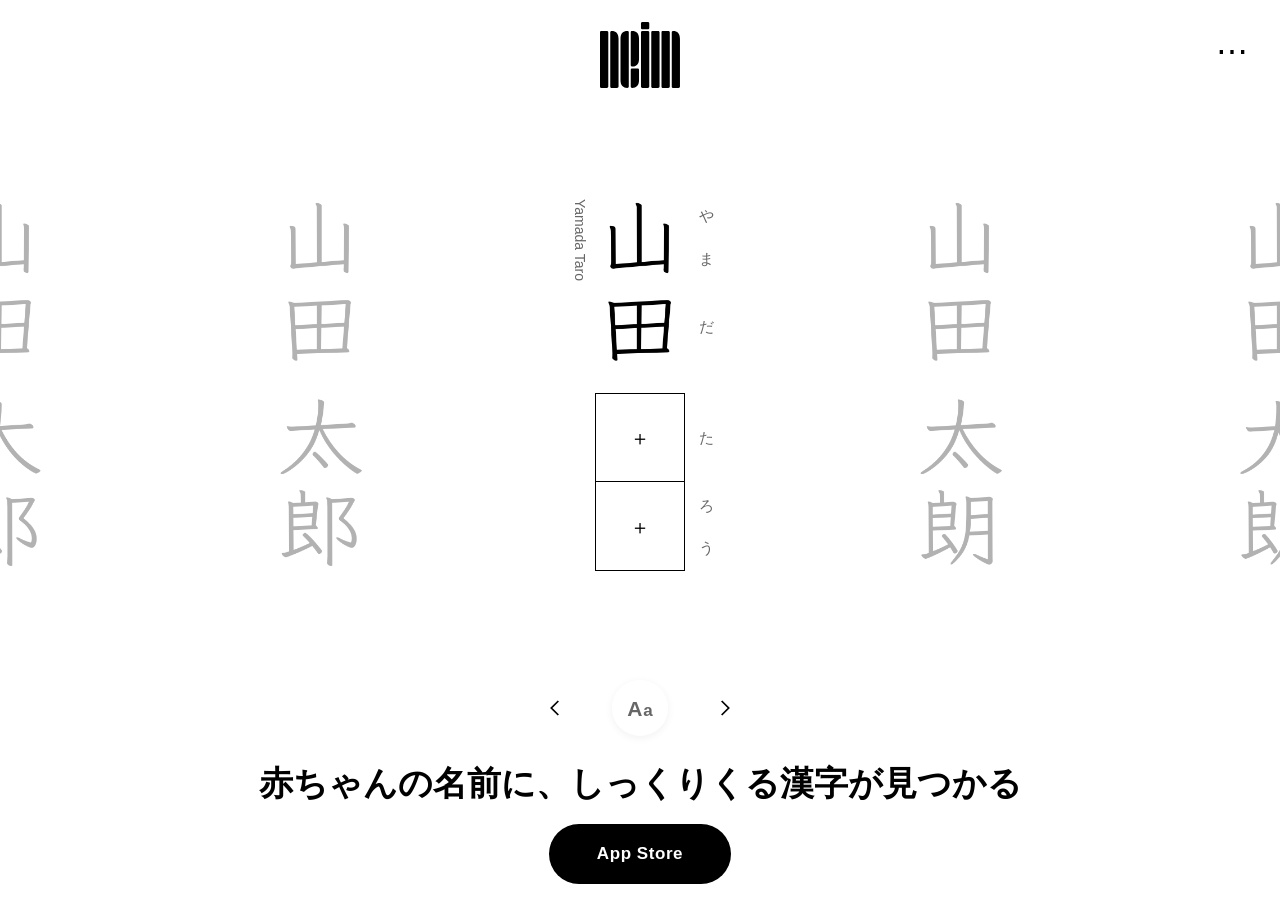
==== index.html @ c99f6375 "Match the headline, title and description to the App Store subtitle" ====
<!DOCTYPE html><html lang="ja"> <head><meta charset="utf-8"><meta name="viewport" content="width=device-width, initial-scale=1, viewport-fit=cover"><meta name="theme-color" content="#fff"><meta name="description" content="赤ちゃんの名前に、しっくりくる漢字が見つかる。用意されたよみに漢字を当てて、名前と背景が変わる体験を。自由な名付けはiPhoneアプリneimで。"><meta property="og:title" content="neim｜赤ちゃんの名前に、しっくりくる漢字が見つかる"><meta property="og:description" content="赤ちゃんの名前に、しっくりくる漢字が見つかる。用意されたよみに漢字を当てて、名前と背景が変わる体験を。自由な名付けはiPhoneアプリneimで。"><meta property="og:image" content="https://neim.swn.jp/ogp/neim-gradient-20261016-v2.png"><meta property="og:type" content="website"><meta property="og:image:width" content="1200"><meta property="og:image:height" content="630"><meta property="og:image:alt" content="neim アイコン"><meta name="twitter:card" content="summary_large_image"><meta name="twitter:title" content="neim｜赤ちゃんの名前に、しっくりくる漢字が見つかる"><meta name="twitter:description" content="赤ちゃんの名前に、しっくりくる漢字が見つかる。用意されたよみに漢字を当てて、名前と背景が変わる体験を。自由な名付けはiPhoneアプリneimで。"><meta name="twitter:image" content="https://neim.swn.jp/ogp/neim-gradient-20261016-v2.png"><link rel="icon" href="/icons/neim-black-favicon-32.png" type="image/png"><link rel="icon" href="/icons/neim.svg" type="image/svg+xml"><link rel="apple-touch-icon" href="/icons/neim-black-apple-touch-180.png"><link rel="canonical" href="https://neim.swn.jp/"><title>neim｜赤ちゃんの名前に、しっくりくる漢字が見つかる</title><link rel="stylesheet" href="/_astro/Base.VFuz_H-l.css"><link rel="stylesheet" href="/_astro/index.EFoVz_OQ.css"></head> <body> <header class="site-header" data-astro-cid-os773jta> <a class="brand" href="/" aria-label="neim ホーム" data-astro-cid-os773jta> <img src="/icons/neim.svg" alt="" width="809" height="662" data-astro-cid-os773jta> </a> <details class="site-menu" id="contact" data-site-menu data-astro-cid-os773jta> <summary aria-label="サイト情報" aria-controls="site-menu-links" data-astro-cid-os773jta><span aria-hidden="true" data-astro-cid-os773jta>⋯</span></summary> <nav class="menu-links" id="site-menu-links" aria-label="サイト情報" data-astro-cid-os773jta> <a href="mailto:info@swn.jp?subject=neim" data-astro-cid-os773jta>お問い合わせ</a><a href="/privacy/" data-astro-cid-os773jta>プライバシーポリシー</a><a href="/terms/" data-astro-cid-os773jta>利用規約</a> </nav> </details> </header> <script type="module">const e=document.querySelector("[data-site-menu]");if(e){let i=function(){r++,n?.cancel(),a=!1,e.open=!0,l()||(n=s.animate([{opacity:0,transform:"translateY(-6px)"},{opacity:1,transform:"translateY(0)"}],{duration:160,easing:"cubic-bezier(.42,0,.58,1)"}))};const c=e.querySelector("summary"),s=e.querySelector(".menu-links"),l=()=>matchMedia("(prefers-reduced-motion: reduce)").matches;let r=0,n=null,a=!1;async function o(t=!1){if(!e.open||a)return;const u=++r;if(a=!0,n?.cancel(),l()||(n=s.animate([{opacity:1,transform:"translateY(0)"},{opacity:0,transform:"translateY(-6px)"}],{duration:160,easing:"cubic-bezier(.42,0,.58,1)",fill:"forwards"}),await n.finished.catch(()=>{})),u!==r)return;const f=t&&e.contains(document.activeElement);e.open=!1,n?.cancel(),n=null,a=!1,f&&c.focus({preventScroll:!0})}c.addEventListener("click",t=>{t.preventDefault(),e.open&&!a?o():i()}),document.addEventListener("pointerdown",t=>{e.contains(t.target)||o()}),document.addEventListener("keydown",t=>{t.key==="Escape"&&e.open&&(t.preventDefault(),o(!0))}),e.addEventListener("focusout",t=>{t.relatedTarget&&!e.contains(t.relatedTarget)&&o()});const d=()=>{location.hash==="#contact"&&i()};d(),window.addEventListener("hashchange",d)}</script>  <main id="main" data-astro-cid-vugpofcr> <section class="name-experience" aria-label="漢字を選んで、名前を考える体験" data-experience data-astro-cid-lfb2dq2u> <div class="color-layer" data-color-layer aria-hidden="true" data-astro-cid-lfb2dq2u></div> <div class="name-workspace" data-name-workspace role="group" aria-label="名前の表記と表示の操作" data-astro-cid-lfb2dq2u> <div class="name-stage" data-stage data-astro-cid-lfb2dq2u> <div class="name-column" data-astro-cid-lfb2dq2u> <span class="roman" data-roman aria-hidden="true" data-astro-cid-lfb2dq2u>YAMADA TARO</span> <div class="surname" aria-label="山田、やまだ" data-astro-cid-lfb2dq2u><span class="surname-character" data-surname="山" data-astro-cid-lfb2dq2u><span data-astro-cid-lfb2dq2u>山</span><small aria-hidden="true" data-astro-cid-lfb2dq2u>やま</small></span><span class="surname-character" data-surname="田" data-astro-cid-lfb2dq2u><span data-astro-cid-lfb2dq2u>田</span><small aria-hidden="true" data-astro-cid-lfb2dq2u>だ</small></span></div> <div class="given-name" data-slots data-astro-cid-lfb2dq2u></div> </div> </div> <div class="stage-tools" data-astro-cid-lfb2dq2u> <button type="button" class="name-arrow" data-prev-name aria-label="前の名前" data-astro-cid-lfb2dq2u><svg viewBox="0 0 24 24" aria-hidden="true" data-astro-cid-lfb2dq2u><path d="m14 6-6 6 6 6" data-astro-cid-lfb2dq2u></path></svg></button> <button type="button" class="font-trigger" data-open-font aria-haspopup="menu" aria-expanded="false" aria-controls="style-menu" aria-label="書体を切り替える" data-astro-cid-lfb2dq2u><span aria-hidden="true" data-astro-cid-lfb2dq2u>A<span class="small-a" data-astro-cid-lfb2dq2u>a</span></span></button> <button type="button" class="name-arrow" data-next-name aria-label="次の名前" data-astro-cid-lfb2dq2u><svg viewBox="0 0 24 24" aria-hidden="true" data-astro-cid-lfb2dq2u><path d="m10 6 6 6-6 6" data-astro-cid-lfb2dq2u></path></svg></button> </div> </div> <div class="hero-bottom" data-astro-cid-lfb2dq2u> <div class="hero-message" data-astro-cid-lfb2dq2u><h1 data-astro-cid-lfb2dq2u>赤ちゃんの名前に、しっくりくる漢字が見つかる</h1></div> <div class="download" data-astro-cid-lfb2dq2u><a class="download-button" href="https://apps.apple.com/jp/app/id6821588050" data-astro-cid-lfb2dq2u>App Store</a></div> </div> <p class="sr-only" role="status" aria-live="polite" data-status data-astro-cid-lfb2dq2u></p> <noscript><p class="no-script" data-astro-cid-lfb2dq2u>漢字を当てはめる体験にはJavaScriptを有効にしてください。neimはApp Storeからダウンロードできます。</p></noscript> <div class="candidate-sheet" data-picker popover="manual" role="dialog" aria-modal="false" aria-labelledby="picker-title" data-astro-cid-lfb2dq2u> <div class="sheet-handle" aria-hidden="true" data-astro-cid-lfb2dq2u></div> <div class="candidate-toolbar" data-astro-cid-lfb2dq2u><h2 id="picker-title" data-picker-title data-astro-cid-lfb2dq2u>「た」の漢字</h2><button type="button" data-close-picker aria-label="候補を閉じる" data-astro-cid-lfb2dq2u>×</button></div> <div class="candidate-content" data-astro-cid-lfb2dq2u><div class="split-editor" data-split-editor role="group" aria-label="読みの区切り方" data-astro-cid-lfb2dq2u></div><div class="candidate-list" data-candidates data-astro-cid-lfb2dq2u></div></div> </div> <dialog class="font-sheet" id="style-menu" data-font-dialog role="menu" aria-label="書体と背景" data-astro-cid-lfb2dq2u> <div role="group" aria-label="書体" data-astro-cid-lfb2dq2u> <button type="button" role="menuitemradio" data-font-choice="gothic" aria-checked="false" data-astro-cid-lfb2dq2u><span data-astro-cid-lfb2dq2u>ゴシック</span><svg viewBox="0 0 24 24" aria-hidden="true" data-astro-cid-lfb2dq2u><path d="m5 12 4 4L19 6" data-astro-cid-lfb2dq2u></path></svg></button> <button type="button" role="menuitemradio" data-font-choice="mincho" aria-checked="false" data-astro-cid-lfb2dq2u><span data-astro-cid-lfb2dq2u>明朝</span><svg viewBox="0 0 24 24" aria-hidden="true" data-astro-cid-lfb2dq2u><path d="m5 12 4 4L19 6" data-astro-cid-lfb2dq2u></path></svg></button> <button type="button" role="menuitemradio" data-font-choice="handwriting" aria-checked="true" data-astro-cid-lfb2dq2u><span data-astro-cid-lfb2dq2u>手書き</span><svg viewBox="0 0 24 24" aria-hidden="true" data-astro-cid-lfb2dq2u><path d="m5 12 4 4L19 6" data-astro-cid-lfb2dq2u></path></svg></button> </div> <div class="menu-divider" role="separator" data-astro-cid-lfb2dq2u></div> <label class="invert-option" data-astro-cid-lfb2dq2u><span aria-hidden="true" data-astro-cid-lfb2dq2u>名前と背景を反転</span><input type="checkbox" switch role="menuitemcheckbox" data-invert aria-label="名前と背景を反転" aria-checked="false" data-astro-cid-lfb2dq2u><svg viewBox="0 0 24 24" aria-hidden="true" data-astro-cid-lfb2dq2u><path d="m5 12 4 4L19 6" data-astro-cid-lfb2dq2u></path></svg></label> </dialog> </section> <script type="module" src="/_astro/NameExperience.astro_astro_type_script_index_0_lang.BdSRS2dy.js"></script> </main> <script type="application/ld+json">{"@context":"https://schema.org","@type":"MobileApplication","name":"neim","operatingSystem":"iOS 17.0 or later","applicationCategory":"LifestyleApplication","url":"https://neim.swn.jp/","downloadUrl":"https://apps.apple.com/jp/app/id6821588050","offers":{"@type":"Offer","price":"0","priceCurrency":"JPY"}}</script>   </body></html>
---- _astro/Base.VFuz_H-l.css ----
:root{--ink: #242723;--ink-soft: #242723;--ink-light: #62655e;--line: #898d82;--line-soft: #dedfd5;--paper: #fff;--paper-2: #eef2ff;--paper-3: #e3e6ef;--accent-red: #414e3d;--font-jp: "Hiragino Sans", "Yu Gothic", Meiryo, sans-serif;--font-mono: ui-monospace, "SFMono-Regular", Menlo, Consolas, monospace;--space-xs: 6px;--space-sm: 10px;--space-md: 14px;--space-lg: 20px;--space-xl: 28px;--radius-sm: 8px;--radius-card: 24px;--radius-sheet: 24px;--border-hard: 1px;--border-soft: 1px;--tracking-jp: .035em;--tracking-jp-l: .2em}*{box-sizing:border-box}html{--app-height: 100vh;--safe-top: env(safe-area-inset-top, 0px);--safe-bottom: env(safe-area-inset-bottom, 0px);--safe-left: env(safe-area-inset-left, 0px);--safe-right: env(safe-area-inset-right, 0px);font-family:var(--font-jp);color:var(--ink);background:var(--paper);-webkit-font-smoothing:antialiased;-moz-osx-font-smoothing:grayscale}@supports (height:100svh){html{--app-height:100svh}}@supports (height:100dvh){html{--app-height:100dvh}}html:has(.name-experience){background:var(--najimu-background,#fff) fixed;background-color:var(--najimu-base,#fff)}body:has(.name-experience){background-color:var(--najimu-base,#fff)}html:has(.document-page){background:#fff}body:has(.document-page){padding:var(--safe-top) var(--safe-right) var(--safe-bottom) var(--safe-left)}body{margin:0;line-height:1.7;letter-spacing:var(--tracking-jp)}a{color:var(--ink);text-decoration:none;border-bottom:1px solid var(--line-soft)}a:hover{border-bottom-color:var(--accent-red)}h1,h2,h3{font-weight:700;letter-spacing:var(--tracking-jp);margin:0 0 var(--space-md)}img{max-width:100%;height:auto;display:block}.container{max-width:1184px;margin:0 auto;padding:var(--space-xl) 40px}.container-narrow{max-width:680px}.jp-vertical{writing-mode:vertical-rl;letter-spacing:var(--tracking-jp-l);color:var(--accent-red)}:focus-visible{outline:2px solid var(--accent-red);outline-offset:4px}@media(prefers-reduced-motion:reduce){*,*:before,*:after{animation:none!important;transition:none!important}}button{-webkit-tap-highlight-color:transparent}a:hover{color:var(--accent-red)}.sr-only{position:absolute;width:1px;height:1px;padding:0;margin:-1px;overflow:hidden;clip-path:inset(50%);white-space:nowrap;border:0}@media(max-width:700px){.container{padding-inline:24px}}body:has(.name-experience[data-inverted=true]) .site-header a,body:has(.name-experience[data-inverted=true]) .site-header .support{color:#fff}body:has(.name-experience[data-inverted=true]) .site-header .brand img{filter:invert(1)}.site-header[data-astro-cid-os773jta]{display:flex;justify-content:center;padding:calc(22px + var(--safe-top)) max(24px,var(--safe-right)) 18px max(24px,var(--safe-left))}.brand[data-astro-cid-os773jta]{display:flex;align-items:center;justify-content:center;min-width:80px;min-height:66px;border:0;transition:opacity .16s cubic-bezier(.42,0,.58,1)}@media(hover:hover)and (pointer:fine){.brand[data-astro-cid-os773jta]:hover{opacity:.65}}.brand[data-astro-cid-os773jta]:active{opacity:.5}.brand[data-astro-cid-os773jta] img[data-astro-cid-os773jta]{display:block;width:80px;height:auto;transition:filter .5s cubic-bezier(.42,0,.58,1)}.site-menu[data-astro-cid-os773jta]{position:absolute;top:calc(30px + var(--safe-top));right:max(24px,var(--safe-right));z-index:1}summary[data-astro-cid-os773jta]{display:flex;justify-content:center;align-items:center;width:48px;height:48px;border:0;border-radius:50%;list-style:none;cursor:pointer;color:#000;background:transparent;-webkit-tap-highlight-color:transparent;touch-action:manipulation;transition:background-color .16s cubic-bezier(.42,0,.58,1),color .16s cubic-bezier(.42,0,.58,1)}summary[data-astro-cid-os773jta]::-webkit-details-marker{display:none}summary[data-astro-cid-os773jta] span[data-astro-cid-os773jta]{font-family:-apple-system,BlinkMacSystemFont,sans-serif;font-size:32px;font-weight:500;line-height:1;transform:translateY(-3px);pointer-events:none}summary[data-astro-cid-os773jta]:focus-visible{outline:2px solid currentColor;outline-offset:3px}.menu-links[data-astro-cid-os773jta]{position:absolute;top:calc(100% + 8px);right:0;display:flex;flex-direction:column;width:min(272px,calc(100vw - 32px));padding:8px;border:1px solid #e8e8e8;border-radius:18px;color:#000;background:#fffffff5;box-shadow:0 8px 24px #0000000d;backdrop-filter:blur(16px)}.site-header[data-astro-cid-os773jta] .site-menu[data-astro-cid-os773jta] a[data-astro-cid-os773jta]{display:flex;align-items:center;min-height:48px;padding:10px 14px;border:0;border-radius:10px;color:#000;font-size:14px;white-space:nowrap;transition:background-color .16s cubic-bezier(.42,0,.58,1)}.menu-links[data-astro-cid-os773jta] a[data-astro-cid-os773jta]:focus-visible{outline:2px solid #000;outline-offset:0}@media(hover:hover)and (pointer:fine){summary[data-astro-cid-os773jta]:hover{background:color-mix(in srgb,currentColor 8%,transparent)}.menu-links[data-astro-cid-os773jta] a[data-astro-cid-os773jta]:hover{background:#00000008}}summary[data-astro-cid-os773jta]:active{background:color-mix(in srgb,currentColor 14%,transparent)}.menu-links[data-astro-cid-os773jta] a[data-astro-cid-os773jta]:active{background:#00000012}body:has(.name-experience[data-inverted=true]) summary[data-astro-cid-os773jta]{color:#fff}@media(prefers-reduced-motion:reduce){.brand[data-astro-cid-os773jta] img[data-astro-cid-os773jta]{transition:none}}@media(max-width:700px){.site-header[data-astro-cid-os773jta]{padding-top:calc(18px + var(--safe-top));padding-bottom:14px}.site-menu[data-astro-cid-os773jta]{top:calc(26px + var(--safe-top));right:max(16px,var(--safe-right))}}.site-footer[data-astro-cid-3jjl35kl]{position:relative;padding:8px max(16px,var(--safe-right)) calc(12px + var(--safe-bottom)) max(16px,var(--safe-left));text-align:center}nav[data-astro-cid-3jjl35kl]{display:flex;justify-content:center;align-items:center;flex-wrap:wrap;gap:20px}a[data-astro-cid-3jjl35kl]{display:inline-flex;align-items:center;min-height:44px;border:0;color:var(--ink-light);font-size:12px;white-space:nowrap}a[data-astro-cid-3jjl35kl][aria-current=page]{text-decoration:underline;text-underline-offset:4px}a[data-astro-cid-3jjl35kl]{transition:opacity .16s cubic-bezier(.42,0,.58,1)}@media(hover:hover)and (pointer:fine){a[data-astro-cid-3jjl35kl]:hover{opacity:.65;text-decoration:underline;text-underline-offset:4px}}a[data-astro-cid-3jjl35kl]:active{opacity:.5}.site-footer[data-astro-cid-3jjl35kl]{width:min(1104px,calc(100% - 48px));margin-inline:auto;border-top:1px solid rgb(36 39 35 / .16);padding-block:16px calc(16px + var(--safe-bottom))}p[data-astro-cid-3jjl35kl]{margin:0;font-size:11px;color:var(--ink-light)}body:has(.name-experience[data-inverted=true]) a[data-astro-cid-3jjl35kl]{color:#fff}@media(max-width:700px){nav[data-astro-cid-3jjl35kl]{gap:16px}a[data-astro-cid-3jjl35kl]{font-size:11px}}
---- _astro/index.EFoVz_OQ.css ----
.name-experience[data-astro-cid-lfb2dq2u]{--stage-ink:#000;--stage-secondary:#666;--glyph:min(48px, calc((var(--app-height) - 300px) / var(--rows,4.25)));position:relative;height:var(--app-height);min-height:0;overflow:hidden;background-color:var(--najimu-base,#fff);color:var(--stage-ink);font-family:-apple-system,BlinkMacSystemFont,Hiragino Kaku Gothic ProN,sans-serif}.color-layer[data-astro-cid-lfb2dq2u]{position:fixed;inset:0;z-index:0;pointer-events:none;background-color:var(--najimu-base,#fff)}button[data-astro-cid-lfb2dq2u]{font:inherit;color:inherit;cursor:pointer;-webkit-tap-highlight-color:transparent}.name-experience[data-astro-cid-lfb2dq2u] button{font:inherit;color:inherit;appearance:none;-webkit-appearance:none;-webkit-tap-highlight-color:transparent}button[data-astro-cid-lfb2dq2u],a[data-astro-cid-lfb2dq2u]{touch-action:manipulation}button[data-astro-cid-lfb2dq2u]:disabled{opacity:.25;cursor:default}.name-stage[data-astro-cid-lfb2dq2u]{position:absolute;inset:90px 0 200px;display:flex;align-items:flex-start;justify-content:center;gap:max(var(--glyph),calc(30vw - var(--glyph)/2));user-select:none}.name-experience[data-astro-cid-lfb2dq2u] .name-column{position:relative;flex-shrink:0;width:var(--glyph);opacity:.3}.name-experience[data-astro-cid-lfb2dq2u] .name-column.is-current{opacity:1}.name-experience[data-astro-cid-lfb2dq2u] .surname,.name-experience[data-astro-cid-lfb2dq2u] .given-name{display:flex;flex-direction:column}.name-experience[data-astro-cid-lfb2dq2u] .surname{margin-bottom:calc(var(--glyph)/4)}.name-experience[data-astro-cid-lfb2dq2u] .surname-character,.name-experience[data-astro-cid-lfb2dq2u] .name-slot{position:relative;width:var(--glyph);height:var(--glyph);flex-shrink:0;display:grid;place-items:center}.name-experience[data-astro-cid-lfb2dq2u] .surname-character>span{width:100%;height:100%}.name-experience[data-astro-cid-lfb2dq2u] .name-slot{border:0;background:transparent;border-radius:0;padding:0}.name-experience[data-astro-cid-lfb2dq2u] .is-current .name-slot{box-shadow:inset 1px 0 var(--stage-ink),inset -1px 0 var(--stage-ink),inset 0 -1px var(--stage-ink)}.name-experience[data-astro-cid-lfb2dq2u] .is-current .name-slot:first-child{box-shadow:inset 1px 0 var(--stage-ink),inset -1px 0 var(--stage-ink),inset 0 -1px var(--stage-ink),inset 0 1px var(--stage-ink)}.name-experience[data-astro-cid-lfb2dq2u] .glyph{display:block;width:100%;height:100%;object-fit:contain}.name-experience[data-astro-cid-lfb2dq2u] .empty-mark{font-size:20px;font-weight:400;color:var(--stage-ink)}.name-experience[data-astro-cid-lfb2dq2u][data-inverted=true] .name-stage[data-astro-cid-lfb2dq2u] img.glyph{filter:invert(1)}.name-experience[data-astro-cid-lfb2dq2u] .roman{position:absolute;top:calc(var(--glyph)*.075);right:calc(100% + 8px);writing-mode:vertical-rl;font-size:12px;font-weight:500;line-height:1;letter-spacing:0;white-space:nowrap;color:var(--stage-secondary)}.name-experience[data-astro-cid-lfb2dq2u] .surname-character small,.name-experience[data-astro-cid-lfb2dq2u] .slot-reading{position:absolute;left:100%;top:0;width:44px;height:100%;padding-block:calc(var(--glyph)*.025);display:flex;flex-direction:column;align-items:center;font-size:12px;font-weight:500;color:var(--stage-secondary)}.name-experience[data-astro-cid-lfb2dq2u] .ruby-character{flex:1;display:grid;place-items:center;line-height:1}.name-experience[data-astro-cid-lfb2dq2u] .name-column:not(.is-current) .roman,.name-experience[data-astro-cid-lfb2dq2u] .name-column:not(.is-current) small,.name-experience[data-astro-cid-lfb2dq2u] .name-column:not(.is-current) .slot-reading{display:none}.name-experience[data-astro-cid-lfb2dq2u][data-picker-open=true] .is-current .surname,.name-experience[data-astro-cid-lfb2dq2u][data-picker-open=true] .is-current .roman{opacity:.25}.name-experience[data-astro-cid-lfb2dq2u][data-picker-open=true] .is-current .name-slot:not(.is-active) .glyph,.name-experience[data-astro-cid-lfb2dq2u][data-picker-open=true] .is-current .name-slot:not(.is-active) .slot-reading{opacity:.25}.name-experience[data-astro-cid-lfb2dq2u] .name-slot.is-active .slot-reading{color:var(--stage-ink)}.stage-tools[data-astro-cid-lfb2dq2u]{position:absolute;left:50%;bottom:140px;transform:translate(-50%);display:flex;align-items:center;gap:24px;z-index:2;white-space:nowrap}.stage-tools[data-astro-cid-lfb2dq2u] button[data-astro-cid-lfb2dq2u]{display:flex;align-items:center;justify-content:center;gap:16px;min-height:48px;border:0;border-radius:999px;padding:12px 20px;background:#f1f1f1;color:#000;font-size:15px}.stage-tools[data-astro-cid-lfb2dq2u] .name-arrow[data-astro-cid-lfb2dq2u]{width:48px;height:48px;padding:0;border-radius:50%;background:transparent;color:var(--stage-ink)}svg[data-astro-cid-lfb2dq2u]{width:18px;height:18px;stroke:currentColor;stroke-width:1.5;fill:none;flex-shrink:0}.name-arrow[data-astro-cid-lfb2dq2u] svg[data-astro-cid-lfb2dq2u]{width:24px;height:24px}.hero-bottom[data-astro-cid-lfb2dq2u]{position:absolute;bottom:36px;left:40px;right:40px;display:flex;align-items:flex-end;justify-content:space-between;gap:16px}.hero-message[data-astro-cid-lfb2dq2u]{min-width:0}h1[data-astro-cid-lfb2dq2u]{font-size:clamp(22px,2.3vw,34px);line-height:1.65;font-weight:700;letter-spacing:.02em;margin:0}.download[data-astro-cid-lfb2dq2u]{margin-left:auto;align-self:flex-end}.download-button[data-astro-cid-lfb2dq2u]{min-height:56px;display:flex;align-items:center;justify-content:center;gap:24px;padding:14px 48px;background:#000;color:#fff;border:0;border-radius:999px;font-size:15px;font-weight:600;white-space:nowrap}dialog[data-astro-cid-lfb2dq2u],.candidate-sheet[data-astro-cid-lfb2dq2u]{color:#000;background:#fff;padding:16px;border:0;box-shadow:0 8px 24px #00000014;position:fixed;inset:auto;margin:0;max-width:calc(100vw - 24px);max-height:calc(var(--app-height) - 24px);border-radius:24px;z-index:8}.candidate-sheet[data-astro-cid-lfb2dq2u]{width:380px;overflow:hidden}.candidate-sheet[data-astro-cid-lfb2dq2u]:popover-open{display:flex;flex-direction:column}.candidate-toolbar[data-astro-cid-lfb2dq2u]{display:flex;gap:8px;align-items:center;margin-bottom:12px;flex-shrink:0}.candidate-toolbar[data-astro-cid-lfb2dq2u]>button[data-astro-cid-lfb2dq2u],.sheet-heading[data-astro-cid-lfb2dq2u] button[data-astro-cid-lfb2dq2u]{width:44px;height:44px;flex-shrink:0;border:0;border-radius:50%;background:#ffffffbf;font-size:24px;color:#666}.candidate-content[data-astro-cid-lfb2dq2u]{overflow-y:auto;max-height:min(500px,calc(var(--app-height)*.65))}.split-editor[data-astro-cid-lfb2dq2u]{display:flex;align-items:flex-start;justify-content:center;padding:12px 16px 52px;min-height:100px}.name-experience[data-astro-cid-lfb2dq2u] .segment-blob{display:flex;align-items:center;border-radius:999px;border:1px solid #e4e4e4;background:#fff;padding-inline:4px}.name-experience[data-astro-cid-lfb2dq2u] .segment-blob.filled{border:1.5px solid #000;background:#f1f1f1}.name-experience[data-astro-cid-lfb2dq2u] .segment-blob.selected{background:#000;color:#fff;border:1px solid #000}.name-experience[data-astro-cid-lfb2dq2u] .mora{border:0;background:transparent;color:inherit;width:34px;height:36px;padding:0;font-size:17px}.name-experience[data-astro-cid-lfb2dq2u] .selected .mora{font-weight:700}.name-experience[data-astro-cid-lfb2dq2u] .split-toggle{position:relative;display:block;font:inherit;cursor:pointer;touch-action:manipulation;width:8px;height:36px;padding:0;border:0;background:transparent;color:#666;overflow:visible;flex-shrink:0}.name-experience[data-astro-cid-lfb2dq2u] .selection-control{position:absolute;inset:0;width:100%;height:100%;margin:0;opacity:0;z-index:1;pointer-events:none}.name-experience[data-astro-cid-lfb2dq2u] .candidate-option:has(.selection-control:focus-visible),.name-experience[data-astro-cid-lfb2dq2u] .split-toggle:has(.selection-control:focus-visible){outline:2px solid #000;outline-offset:3px}.name-experience[data-astro-cid-lfb2dq2u] .split-toggle .selection-control{inset:100% auto auto 50%;width:44px;height:48px;transform:translate(-50%)}.name-experience[data-astro-cid-lfb2dq2u] .split-toggle>span,.name-experience[data-astro-cid-lfb2dq2u] .split-toggle>small{pointer-events:none}.name-experience[data-astro-cid-lfb2dq2u] .split-toggle:after{content:"";position:absolute;top:100%;left:50%;width:44px;height:48px;transform:translate(-50%)}.name-experience[data-astro-cid-lfb2dq2u] .split-toggle.cut{width:14px;color:#000}.name-experience[data-astro-cid-lfb2dq2u] .split-toggle>span,.name-experience[data-astro-cid-lfb2dq2u] .split-toggle>small{position:absolute;left:50%;transform:translate(-50%);white-space:nowrap;font-size:12px}.name-experience[data-astro-cid-lfb2dq2u] .split-toggle>span{top:39px;width:32px}.name-experience[data-astro-cid-lfb2dq2u] .split-toggle>small{top:59px;font-size:12px}.candidate-list[data-astro-cid-lfb2dq2u]{display:grid;grid-template-columns:minmax(0,1fr);gap:8px;padding-block:4px}.name-experience[data-astro-cid-lfb2dq2u] .candidate-option{position:relative;font:inherit;color:inherit;cursor:pointer;touch-action:manipulation;min-width:0;max-width:100%;display:flex;align-items:center;gap:16px;width:100%;min-height:64px;padding:12px 16px;border:2px solid transparent;border-radius:16px;background:linear-gradient(to right,transparent,var(--kanji-color)) right / 50px 100% no-repeat,#e6e6e699;text-align:left}.name-experience[data-astro-cid-lfb2dq2u] .candidate-option[data-selected=true]{border-color:#000}.name-experience[data-astro-cid-lfb2dq2u] .candidate-char{display:grid;place-items:center;width:56px;height:44px;flex-shrink:0}.name-experience[data-astro-cid-lfb2dq2u] .candidate-char .glyph{width:40px;height:40px}.name-experience[data-astro-cid-lfb2dq2u] .candidate-copy{flex:1;display:flex;flex-direction:column;min-width:0;gap:4px}.name-experience[data-astro-cid-lfb2dq2u] .candidate-reading{white-space:nowrap;overflow:hidden;text-overflow:ellipsis;color:#666;font-size:12px;line-height:1.3}.name-experience[data-astro-cid-lfb2dq2u] .candidate-reading strong{font-weight:800;color:#000}.name-experience[data-astro-cid-lfb2dq2u] .candidate-meaning{display:-webkit-box;-webkit-box-orient:vertical;-webkit-line-clamp:2;overflow:hidden;font-size:15px;line-height:1.4}.name-experience[data-astro-cid-lfb2dq2u] .no-matches{font-size:13px;color:#666;line-height:1.6;margin:16px 0}.font-sheet[data-astro-cid-lfb2dq2u]{width:280px;padding:8px;background:#ffffffeb;border:1px solid rgb(255 255 255 / .6);backdrop-filter:blur(24px);border-radius:20px}.font-sheet[data-astro-cid-lfb2dq2u] button[data-astro-cid-lfb2dq2u]{display:flex;align-items:center;justify-content:space-between;gap:16px;width:100%;min-height:48px;padding:12px 16px;border:0;border-radius:12px;background:transparent;color:#000;text-align:left;font-size:17px}.font-sheet[data-astro-cid-lfb2dq2u] button[data-astro-cid-lfb2dq2u]:focus-visible{background:#00000008}.font-sheet[data-astro-cid-lfb2dq2u] button[data-astro-cid-lfb2dq2u] svg[data-astro-cid-lfb2dq2u]{width:20px;height:20px;opacity:0}.font-sheet[data-astro-cid-lfb2dq2u] button[data-astro-cid-lfb2dq2u][aria-checked=true] svg[data-astro-cid-lfb2dq2u]{opacity:1}.invert-option[data-astro-cid-lfb2dq2u]{position:relative;display:flex;align-items:center;justify-content:space-between;gap:16px;min-height:48px;padding:12px 16px;border-radius:12px;color:#000;font-size:17px;cursor:pointer}.invert-option[data-astro-cid-lfb2dq2u] input[data-astro-cid-lfb2dq2u]{position:absolute;inset:0;margin:0;width:100%;height:100%;opacity:0;cursor:pointer;accent-color:#000}.invert-option[data-astro-cid-lfb2dq2u] svg[data-astro-cid-lfb2dq2u]{width:20px;height:20px;opacity:0;pointer-events:none}.invert-option[data-astro-cid-lfb2dq2u]:has(input:checked) svg[data-astro-cid-lfb2dq2u]{opacity:1}.invert-option[data-astro-cid-lfb2dq2u]:has(input:focus-visible){outline:2px solid #000;outline-offset:2px;background:#00000008}.menu-divider[data-astro-cid-lfb2dq2u]{height:1px;background:#00000014;margin:8px 0}.stage-tools[data-astro-cid-lfb2dq2u] .font-trigger[data-astro-cid-lfb2dq2u]{width:56px;height:56px;padding:0;border-radius:50%;font-size:21px;font-weight:600;background:#ffffffb3;box-shadow:0 2px 8px #0000000f;backdrop-filter:blur(16px);color:#666}.font-trigger[data-astro-cid-lfb2dq2u]>span[data-astro-cid-lfb2dq2u]{display:flex;gap:1px;align-items:baseline}.small-a[data-astro-cid-lfb2dq2u]{font-size:17px}.no-script[data-astro-cid-lfb2dq2u]{position:absolute;top:120px;padding:24px;background:#fff}.name-experience[data-astro-cid-lfb2dq2u]{display:grid;grid-template-rows:minmax(0,1fr) auto;gap:20px;padding:calc(90px + var(--safe-top)) 0 max(28px,var(--safe-bottom));--glyph:min(104px,17vw,max(0px,calc((var(--stage-height,600px) - 24px)/var(--rows,4.25))))}.name-workspace[data-astro-cid-lfb2dq2u]{position:relative;z-index:1;min-height:0;min-width:0;display:flex;flex-direction:column;align-items:center;justify-content:flex-end;gap:20px}.name-stage[data-astro-cid-lfb2dq2u]{--name-step:50vw;position:relative;inset:auto;width:100%;min-width:0;min-height:0;height:calc(var(--glyph)*var(--rows,5.25));gap:calc(var(--name-step) - var(--glyph));flex-shrink:0}.stage-tools[data-astro-cid-lfb2dq2u]{position:relative;inset:auto;transform:none;margin-inline:auto;gap:28px;flex-shrink:0}.hero-bottom[data-astro-cid-lfb2dq2u]{position:relative;z-index:1;inset:auto;margin-left:max(40px,var(--safe-left));margin-right:max(40px,var(--safe-right));min-width:0;grid-row:2}.name-experience[data-astro-cid-lfb2dq2u] .roman{font-size:14px}.name-experience[data-astro-cid-lfb2dq2u] .surname-character small,.name-experience[data-astro-cid-lfb2dq2u] .slot-reading{font-size:15px;width:44px}.stage-tools[data-astro-cid-lfb2dq2u] .name-arrow[data-astro-cid-lfb2dq2u]{width:56px;height:56px}.name-arrow[data-astro-cid-lfb2dq2u] svg[data-astro-cid-lfb2dq2u]{width:28px;height:28px}.name-experience[data-astro-cid-lfb2dq2u]{--sheet-height:min(560px,calc(var(--app-height)*.52))}.candidate-sheet[data-astro-cid-lfb2dq2u]{--sheet-size:min(var(--sheet-height),calc(var(--app-height) - var(--safe-top) - 24px));inset:calc(var(--app-height) - var(--sheet-size)) 0 auto;width:min(640px,100vw);max-width:100vw;height:var(--sheet-size);max-height:calc(var(--app-height) - var(--safe-top) - 24px);margin:0 auto;padding:12px max(16px,var(--safe-right)) max(16px,var(--safe-bottom)) max(16px,var(--safe-left));border-radius:28px 28px 0 0;box-shadow:0 -8px 32px #0000001a}.candidate-sheet[data-astro-cid-lfb2dq2u]::backdrop{background:transparent;pointer-events:none}.sheet-handle[data-astro-cid-lfb2dq2u]{width:36px;height:4px;background:#00000026;border-radius:999px;margin:0 auto 8px;flex-shrink:0}@media(min-height:500px)and (orientation:portrait),(min-height:600px){.name-experience[data-astro-cid-lfb2dq2u][data-picker-open=true] .name-workspace[data-astro-cid-lfb2dq2u]{position:absolute;inset:calc(80px + var(--safe-top)) 0 calc(var(--sheet-height) + 12px)}.name-experience[data-astro-cid-lfb2dq2u][data-picker-open=true] .stage-tools[data-astro-cid-lfb2dq2u]{display:none}}.candidate-toolbar[data-astro-cid-lfb2dq2u]{justify-content:space-between;margin-bottom:0}.candidate-toolbar[data-astro-cid-lfb2dq2u] h2[data-astro-cid-lfb2dq2u]{font-size:17px;font-weight:600;margin:0}.candidate-content[data-astro-cid-lfb2dq2u]{display:block;flex:1;min-height:0;max-height:none;overflow-y:auto;overscroll-behavior:contain}.split-editor[data-astro-cid-lfb2dq2u]{min-height:108px;flex-shrink:0}.candidate-list[data-astro-cid-lfb2dq2u]{min-height:0;overflow:visible;align-content:start}.name-experience[data-astro-cid-lfb2dq2u] .candidate-reading{font-size:14px}.name-experience[data-astro-cid-lfb2dq2u] .candidate-meaning{font-size:17px}.name-experience[data-astro-cid-lfb2dq2u] .candidate-char .glyph{width:48px;height:48px}.name-experience[data-astro-cid-lfb2dq2u] .candidate-option{min-height:80px}.name-experience[data-astro-cid-lfb2dq2u] .mora{width:38px;height:40px;font-size:18px}.name-experience[data-astro-cid-lfb2dq2u] .split-toggle{height:40px}.name-experience[data-astro-cid-lfb2dq2u] .split-toggle>span{top:43px}.name-experience[data-astro-cid-lfb2dq2u] .split-toggle>small{top:63px}.name-experience[data-astro-cid-lfb2dq2u] button:not(:disabled),.name-experience[data-astro-cid-lfb2dq2u] a[data-astro-cid-lfb2dq2u]{cursor:pointer;touch-action:manipulation}.name-experience[data-astro-cid-lfb2dq2u] button:disabled{cursor:default}.name-experience[data-astro-cid-lfb2dq2u] .glyph,.name-experience[data-astro-cid-lfb2dq2u] .slot-reading,.name-experience[data-astro-cid-lfb2dq2u] .roman{pointer-events:none}@media(min-width:1100px){.name-stage[data-astro-cid-lfb2dq2u]{--name-step:25vw}.hero-bottom[data-astro-cid-lfb2dq2u] h1[data-astro-cid-lfb2dq2u]{font-size:36px}.download-button[data-astro-cid-lfb2dq2u]{font-size:17px;min-height:60px}}@media(max-width:700px){.name-experience[data-astro-cid-lfb2dq2u]{padding-top:calc(80px + var(--safe-top));padding-bottom:max(20px,var(--safe-bottom));gap:16px;--glyph:min(76px,17vw,max(0px,calc((var(--stage-height,360px) - 16px)/var(--rows,4.25))))}.name-workspace[data-astro-cid-lfb2dq2u]{gap:16px}.hero-bottom[data-astro-cid-lfb2dq2u]{margin-left:max(24px,var(--safe-left));margin-right:max(24px,var(--safe-right));gap:12px}.hero-bottom[data-astro-cid-lfb2dq2u] h1[data-astro-cid-lfb2dq2u]{font-size:22px;line-height:1.5}.download-button[data-astro-cid-lfb2dq2u]{font-size:15px;min-height:52px;padding:12px 48px}.name-experience[data-astro-cid-lfb2dq2u] .roman{font-size:12px}.name-experience[data-astro-cid-lfb2dq2u] .surname-character small,.name-experience[data-astro-cid-lfb2dq2u] .slot-reading{font-size:13px;width:32px}.candidate-sheet[data-astro-cid-lfb2dq2u]{width:100vw;padding:10px max(12px,var(--safe-right)) max(12px,var(--safe-bottom)) max(12px,var(--safe-left))}.name-experience[data-astro-cid-lfb2dq2u] .candidate-reading{font-size:13px}.name-experience[data-astro-cid-lfb2dq2u] .candidate-meaning{font-size:16px}.name-experience[data-astro-cid-lfb2dq2u] .candidate-char{width:44px}.name-experience[data-astro-cid-lfb2dq2u] .candidate-option{padding:12px;gap:10px}}@media(max-width:380px){.hero-bottom[data-astro-cid-lfb2dq2u]{margin-left:max(16px,var(--safe-left));margin-right:max(16px,var(--safe-right))}.hero-bottom[data-astro-cid-lfb2dq2u] h1[data-astro-cid-lfb2dq2u]{font-size:20px}}@media(max-width:340px){.hero-bottom[data-astro-cid-lfb2dq2u]{gap:8px}.hero-bottom[data-astro-cid-lfb2dq2u] h1[data-astro-cid-lfb2dq2u]{font-size:18px}}@media(max-height:650px){.name-experience[data-astro-cid-lfb2dq2u]{padding-top:calc(72px + var(--safe-top));padding-bottom:max(12px,var(--safe-bottom));gap:12px}.hero-bottom[data-astro-cid-lfb2dq2u] h1[data-astro-cid-lfb2dq2u]{font-size:18px}.stage-tools[data-astro-cid-lfb2dq2u] .font-trigger[data-astro-cid-lfb2dq2u],.stage-tools[data-astro-cid-lfb2dq2u] .name-arrow[data-astro-cid-lfb2dq2u]{width:48px;height:48px}.name-workspace[data-astro-cid-lfb2dq2u]{gap:12px}.download-button[data-astro-cid-lfb2dq2u]{min-height:44px;padding-block:8px}}@media(max-height:500px){.name-experience[data-astro-cid-lfb2dq2u]{--sheet-height:min(560px,calc(var(--app-height) - 48px))}}@media(max-height:500px)and (min-width:600px){.hero-bottom[data-astro-cid-lfb2dq2u]{flex-direction:row;align-items:flex-end;justify-content:flex-start}}.candidate-sheet[data-astro-cid-lfb2dq2u][data-motion=closing],.font-sheet[data-astro-cid-lfb2dq2u][data-motion=closing]{pointer-events:none}.name-experience[data-astro-cid-lfb2dq2u] [data-motion-key]{transform-origin:top left}.download-button[data-astro-cid-lfb2dq2u],.stage-tools[data-astro-cid-lfb2dq2u] button[data-astro-cid-lfb2dq2u],.font-sheet[data-astro-cid-lfb2dq2u] button[data-astro-cid-lfb2dq2u]{transition:background-color .16s cubic-bezier(.42,0,.58,1),color .16s cubic-bezier(.42,0,.58,1)}.name-experience[data-astro-cid-lfb2dq2u][data-inverted=true] .download-button[data-astro-cid-lfb2dq2u]{background-color:#fff;color:#000}.stage-tools[data-astro-cid-lfb2dq2u] button[data-astro-cid-lfb2dq2u],.name-experience[data-astro-cid-lfb2dq2u] .name-slot,.name-experience[data-astro-cid-lfb2dq2u] .candidate-option,.name-experience[data-astro-cid-lfb2dq2u] .mora,.name-experience[data-astro-cid-lfb2dq2u] .split-toggle,.candidate-toolbar[data-astro-cid-lfb2dq2u]>button[data-astro-cid-lfb2dq2u],.invert-option[data-astro-cid-lfb2dq2u]{transition:background-color .16s cubic-bezier(.42,0,.58,1),color .16s cubic-bezier(.42,0,.58,1),box-shadow .16s cubic-bezier(.42,0,.58,1)}@media(hover:hover)and (pointer:fine){.stage-tools[data-astro-cid-lfb2dq2u] .name-arrow[data-astro-cid-lfb2dq2u]:not(:disabled):hover,.name-experience[data-astro-cid-lfb2dq2u] .name-slot:hover{background-color:color-mix(in srgb,var(--stage-ink) 9%,transparent)}.stage-tools[data-astro-cid-lfb2dq2u] .font-trigger[data-astro-cid-lfb2dq2u]:hover{background-color:#e9e9e9;color:#000}.name-experience[data-astro-cid-lfb2dq2u] .candidate-option:hover{background-color:#d9d9d9}.name-experience[data-astro-cid-lfb2dq2u] .mora:hover{background-color:#00000012;border-radius:999px}.name-experience[data-astro-cid-lfb2dq2u] .selected .mora:hover{background-color:#ffffff30}.name-experience[data-astro-cid-lfb2dq2u] .split-toggle:hover{color:#000;text-shadow:0 0 .5px currentColor}.candidate-toolbar[data-astro-cid-lfb2dq2u]>button[data-astro-cid-lfb2dq2u]:hover,.font-sheet[data-astro-cid-lfb2dq2u] button[data-astro-cid-lfb2dq2u]:hover,.invert-option[data-astro-cid-lfb2dq2u]:hover{background-color:#0000000d}.download-button[data-astro-cid-lfb2dq2u]:hover{background-color:#292929;color:#fff;box-shadow:0 4px 14px #0000001a}.name-experience[data-astro-cid-lfb2dq2u][data-inverted=true] .download-button[data-astro-cid-lfb2dq2u]:hover{background-color:#e7e7e7;color:#000}}.stage-tools[data-astro-cid-lfb2dq2u] button[data-astro-cid-lfb2dq2u]:not(:disabled):active,.name-experience[data-astro-cid-lfb2dq2u] .name-slot:active{background-color:color-mix(in srgb,var(--stage-ink) 15%,transparent)}.name-experience[data-astro-cid-lfb2dq2u] .candidate-option:active,.candidate-toolbar[data-astro-cid-lfb2dq2u]>button[data-astro-cid-lfb2dq2u]:active,.font-sheet[data-astro-cid-lfb2dq2u] button[data-astro-cid-lfb2dq2u]:active,.invert-option[data-astro-cid-lfb2dq2u]:active{background-color:#cfcfcf}.download-button[data-astro-cid-lfb2dq2u]:active{box-shadow:inset 0 0 0 2px #ffffff60}.name-experience[data-astro-cid-lfb2dq2u]{padding-top:calc(168px + var(--safe-top));padding-bottom:calc(16px + var(--safe-bottom));gap:24px}.hero-bottom[data-astro-cid-lfb2dq2u]{flex-direction:column;align-items:stretch;gap:16px}.hero-message[data-astro-cid-lfb2dq2u]{width:100%;text-align:center}.hero-bottom[data-astro-cid-lfb2dq2u] h1[data-astro-cid-lfb2dq2u]{font-size:clamp(12px,min(4.5vw,calc((100vw - 48px) / 22.5)),34px);line-height:1.4;letter-spacing:0;white-space:nowrap}.download[data-astro-cid-lfb2dq2u]{align-self:center;margin-inline:auto}@media(max-width:700px){.name-experience[data-astro-cid-lfb2dq2u]{padding-top:calc(160px + var(--safe-top));padding-bottom:calc(16px + var(--safe-bottom));gap:20px}.hero-bottom[data-astro-cid-lfb2dq2u]{gap:12px}}@media(max-height:650px){.name-experience[data-astro-cid-lfb2dq2u]{padding-top:calc(128px + var(--safe-top));padding-bottom:calc(16px + var(--safe-bottom));gap:12px}}@media(max-height:500px)and (min-width:600px){.name-experience[data-astro-cid-lfb2dq2u]{padding-top:calc(80px + var(--safe-top));padding-bottom:calc(16px + var(--safe-bottom));gap:8px;--glyph:min(64px,17vw,max(0px,calc((var(--stage-height,160px) - 8px)/var(--rows,4.25))))}.name-workspace[data-astro-cid-lfb2dq2u]{gap:8px}.stage-tools[data-astro-cid-lfb2dq2u] .font-trigger[data-astro-cid-lfb2dq2u],.stage-tools[data-astro-cid-lfb2dq2u] .name-arrow[data-astro-cid-lfb2dq2u]{width:44px;height:44px;min-height:44px}.name-experience[data-astro-cid-lfb2dq2u] .roman{font-size:10px}.name-experience[data-astro-cid-lfb2dq2u] .surname-character small,.name-experience[data-astro-cid-lfb2dq2u] .slot-reading{font-size:min(10px,calc(var(--glyph)*.38));width:24px;padding-block:0}.name-experience[data-astro-cid-lfb2dq2u] .slot-reading:has(.ruby-character:nth-child(3)){font-size:calc(var(--glyph)*.29)}.hero-bottom[data-astro-cid-lfb2dq2u]{gap:6px}.hero-bottom[data-astro-cid-lfb2dq2u] h1[data-astro-cid-lfb2dq2u]{font-size:18px;line-height:1.2}.download-button[data-astro-cid-lfb2dq2u]{min-height:44px;padding-block:6px}}@media(max-width:700px){.stage-tools[data-astro-cid-lfb2dq2u] .font-trigger[data-astro-cid-lfb2dq2u],.stage-tools[data-astro-cid-lfb2dq2u] .name-arrow[data-astro-cid-lfb2dq2u]{width:64px;height:64px;min-height:64px}.stage-tools[data-astro-cid-lfb2dq2u]{gap:24px}.stage-tools[data-astro-cid-lfb2dq2u] .font-trigger[data-astro-cid-lfb2dq2u]{font-size:24px}.small-a[data-astro-cid-lfb2dq2u]{font-size:20px}.name-arrow[data-astro-cid-lfb2dq2u] svg[data-astro-cid-lfb2dq2u]{width:30px;height:30px}.download-button[data-astro-cid-lfb2dq2u]{min-height:56px;padding:14px 48px;font-size:17px}.candidate-toolbar[data-astro-cid-lfb2dq2u]>button[data-astro-cid-lfb2dq2u]{width:48px;height:48px;font-size:28px}.font-sheet[data-astro-cid-lfb2dq2u] button[data-astro-cid-lfb2dq2u],.invert-option[data-astro-cid-lfb2dq2u]{min-height:56px;padding-block:14px}.name-experience[data-astro-cid-lfb2dq2u] .mora{width:44px;height:44px;font-size:20px}.name-experience[data-astro-cid-lfb2dq2u] .split-toggle{height:44px}.name-experience[data-astro-cid-lfb2dq2u] .split-toggle>span{top:47px}.name-experience[data-astro-cid-lfb2dq2u] .split-toggle>small{top:67px}.name-experience[data-astro-cid-lfb2dq2u] .split-toggle:after{content:"";position:absolute;top:44px;left:50%;width:44px;height:48px;transform:translate(-50%)}}@media(max-width:700px)and (max-height:650px){.stage-tools[data-astro-cid-lfb2dq2u] .font-trigger[data-astro-cid-lfb2dq2u],.stage-tools[data-astro-cid-lfb2dq2u] .name-arrow[data-astro-cid-lfb2dq2u]{width:56px;height:56px;min-height:56px}}@media(max-height:500px)and (min-width:600px){.stage-tools[data-astro-cid-lfb2dq2u] .font-trigger[data-astro-cid-lfb2dq2u],.stage-tools[data-astro-cid-lfb2dq2u] .name-arrow[data-astro-cid-lfb2dq2u]{width:48px;height:48px;min-height:48px}.download-button[data-astro-cid-lfb2dq2u]{min-height:48px}}.name-experience[data-astro-cid-lfb2dq2u][data-viewport-compact]{padding-top:calc(min(128px,calc(var(--app-height)*.225)) + var(--safe-top));gap:12px}.name-experience[data-astro-cid-lfb2dq2u][data-viewport-compact] .name-workspace[data-astro-cid-lfb2dq2u]{gap:12px}.name-experience[data-astro-cid-lfb2dq2u][data-viewport-short]{padding-top:calc(min(80px,calc(var(--app-height)*.2)) + var(--safe-top));gap:8px;--sheet-height:min(560px,calc(var(--app-height) - 48px))}.name-experience[data-astro-cid-lfb2dq2u][data-viewport-short] .name-workspace[data-astro-cid-lfb2dq2u]{gap:8px}@media(max-width:700px){.name-experience[data-astro-cid-lfb2dq2u][data-viewport-compact] .stage-tools[data-astro-cid-lfb2dq2u] .font-trigger[data-astro-cid-lfb2dq2u],.name-experience[data-astro-cid-lfb2dq2u][data-viewport-compact] .stage-tools[data-astro-cid-lfb2dq2u] .name-arrow[data-astro-cid-lfb2dq2u]{width:56px;height:56px;min-height:56px}}html:has(.name-experience),body:has(.name-experience){height:var(--app-height);overflow:hidden}body:has(.name-experience){position:relative}.site-header{position:absolute;top:0;left:0;width:100%;z-index:5}
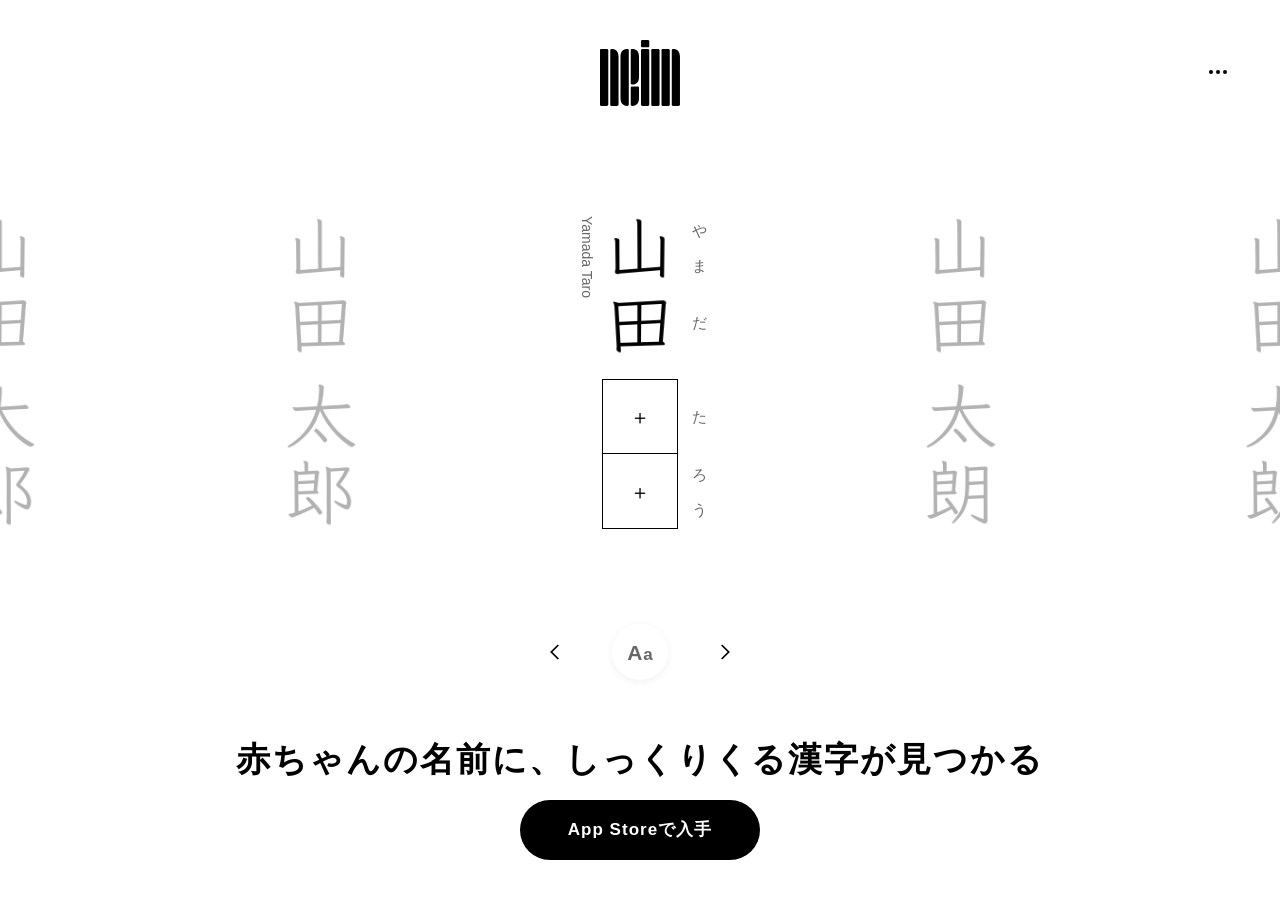
==== commit e62adcff: "Center the names, add 'App Storeで入手', tune headline spacing, weight and kerning, PC margins, mobile " ====
--- a/index.html
+++ b/index.html
@@ -1 +1 @@
-<!DOCTYPE html><html lang="ja"> <head><meta charset="utf-8"><meta name="viewport" content="width=device-width, initial-scale=1, viewport-fit=cover"><meta name="theme-color" content="#fff"><meta name="description" content="赤ちゃんの名前に、しっくりくる漢字が見つかる。用意されたよみに漢字を当てて、名前と背景が変わる体験を。自由な名付けはiPhoneアプリneimで。"><meta property="og:title" content="neim｜赤ちゃんの名前に、しっくりくる漢字が見つかる"><meta property="og:description" content="赤ちゃんの名前に、しっくりくる漢字が見つかる。用意されたよみに漢字を当てて、名前と背景が変わる体験を。自由な名付けはiPhoneアプリneimで。"><meta property="og:image" content="https://neim.swn.jp/ogp/neim-gradient-20261016-v2.png"><meta property="og:type" content="website"><meta property="og:image:width" content="1200"><meta property="og:image:height" content="630"><meta property="og:image:alt" content="neim アイコン"><meta name="twitter:card" content="summary_large_image"><meta name="twitter:title" content="neim｜赤ちゃんの名前に、しっくりくる漢字が見つかる"><meta name="twitter:description" content="赤ちゃんの名前に、しっくりくる漢字が見つかる。用意されたよみに漢字を当てて、名前と背景が変わる体験を。自由な名付けはiPhoneアプリneimで。"><meta name="twitter:image" content="https://neim.swn.jp/ogp/neim-gradient-20261016-v2.png"><link rel="icon" href="/icons/neim-black-favicon-32.png" type="image/png"><link rel="icon" href="/icons/neim.svg" type="image/svg+xml"><link rel="apple-touch-icon" href="/icons/neim-black-apple-touch-180.png"><link rel="canonical" href="https://neim.swn.jp/"><title>neim｜赤ちゃんの名前に、しっくりくる漢字が見つかる</title><link rel="stylesheet" href="/_astro/Base.VFuz_H-l.css"><link rel="stylesheet" href="/_astro/index.EFoVz_OQ.css"></head> <body> <header class="site-header" data-astro-cid-os773jta> <a class="brand" href="/" aria-label="neim ホーム" data-astro-cid-os773jta> <img src="/icons/neim.svg" alt="" width="809" height="662" data-astro-cid-os773jta> </a> <details class="site-menu" id="contact" data-site-menu data-astro-cid-os773jta> <summary aria-label="サイト情報" aria-controls="site-menu-links" data-astro-cid-os773jta><span aria-hidden="true" data-astro-cid-os773jta>⋯</span></summary> <nav class="menu-links" id="site-menu-links" aria-label="サイト情報" data-astro-cid-os773jta> <a href="mailto:info@swn.jp?subject=neim" data-astro-cid-os773jta>お問い合わせ</a><a href="/privacy/" data-astro-cid-os773jta>プライバシーポリシー</a><a href="/terms/" data-astro-cid-os773jta>利用規約</a> </nav> </details> </header> <script type="module">const e=document.querySelector("[data-site-menu]");if(e){let i=function(){r++,n?.cancel(),a=!1,e.open=!0,l()||(n=s.animate([{opacity:0,transform:"translateY(-6px)"},{opacity:1,transform:"translateY(0)"}],{duration:160,easing:"cubic-bezier(.42,0,.58,1)"}))};const c=e.querySelector("summary"),s=e.querySelector(".menu-links"),l=()=>matchMedia("(prefers-reduced-motion: reduce)").matches;let r=0,n=null,a=!1;async function o(t=!1){if(!e.open||a)return;const u=++r;if(a=!0,n?.cancel(),l()||(n=s.animate([{opacity:1,transform:"translateY(0)"},{opacity:0,transform:"translateY(-6px)"}],{duration:160,easing:"cubic-bezier(.42,0,.58,1)",fill:"forwards"}),await n.finished.catch(()=>{})),u!==r)return;const f=t&&e.contains(document.activeElement);e.open=!1,n?.cancel(),n=null,a=!1,f&&c.focus({preventScroll:!0})}c.addEventListener("click",t=>{t.preventDefault(),e.open&&!a?o():i()}),document.addEventListener("pointerdown",t=>{e.contains(t.target)||o()}),document.addEventListener("keydown",t=>{t.key==="Escape"&&e.open&&(t.preventDefault(),o(!0))}),e.addEventListener("focusout",t=>{t.relatedTarget&&!e.contains(t.relatedTarget)&&o()});const d=()=>{location.hash==="#contact"&&i()};d(),window.addEventListener("hashchange",d)}</script>  <main id="main" data-astro-cid-vugpofcr> <section class="name-experience" aria-label="漢字を選んで、名前を考える体験" data-experience data-astro-cid-lfb2dq2u> <div class="color-layer" data-color-layer aria-hidden="true" data-astro-cid-lfb2dq2u></div> <div class="name-workspace" data-name-workspace role="group" aria-label="名前の表記と表示の操作" data-astro-cid-lfb2dq2u> <div class="name-stage" data-stage data-astro-cid-lfb2dq2u> <div class="name-column" data-astro-cid-lfb2dq2u> <span class="roman" data-roman aria-hidden="true" data-astro-cid-lfb2dq2u>YAMADA TARO</span> <div class="surname" aria-label="山田、やまだ" data-astro-cid-lfb2dq2u><span class="surname-character" data-surname="山" data-astro-cid-lfb2dq2u><span data-astro-cid-lfb2dq2u>山</span><small aria-hidden="true" data-astro-cid-lfb2dq2u>やま</small></span><span class="surname-character" data-surname="田" data-astro-cid-lfb2dq2u><span data-astro-cid-lfb2dq2u>田</span><small aria-hidden="true" data-astro-cid-lfb2dq2u>だ</small></span></div> <div class="given-name" data-slots data-astro-cid-lfb2dq2u></div> </div> </div> <div class="stage-tools" data-astro-cid-lfb2dq2u> <button type="button" class="name-arrow" data-prev-name aria-label="前の名前" data-astro-cid-lfb2dq2u><svg viewBox="0 0 24 24" aria-hidden="true" data-astro-cid-lfb2dq2u><path d="m14 6-6 6 6 6" data-astro-cid-lfb2dq2u></path></svg></button> <button type="button" class="font-trigger" data-open-font aria-haspopup="menu" aria-expanded="false" aria-controls="style-menu" aria-label="書体を切り替える" data-astro-cid-lfb2dq2u><span aria-hidden="true" data-astro-cid-lfb2dq2u>A<span class="small-a" data-astro-cid-lfb2dq2u>a</span></span></button> <button type="button" class="name-arrow" data-next-name aria-label="次の名前" data-astro-cid-lfb2dq2u><svg viewBox="0 0 24 24" aria-hidden="true" data-astro-cid-lfb2dq2u><path d="m10 6 6 6-6 6" data-astro-cid-lfb2dq2u></path></svg></button> </div> </div> <div class="hero-bottom" data-astro-cid-lfb2dq2u> <div class="hero-message" data-astro-cid-lfb2dq2u><h1 data-astro-cid-lfb2dq2u>赤ちゃんの名前に、しっくりくる漢字が見つかる</h1></div> <div class="download" data-astro-cid-lfb2dq2u><a class="download-button" href="https://apps.apple.com/jp/app/id6821588050" data-astro-cid-lfb2dq2u>App Store</a></div> </div> <p class="sr-only" role="status" aria-live="polite" data-status data-astro-cid-lfb2dq2u></p> <noscript><p class="no-script" data-astro-cid-lfb2dq2u>漢字を当てはめる体験にはJavaScriptを有効にしてください。neimはApp Storeからダウンロードできます。</p></noscript> <div class="candidate-sheet" data-picker popover="manual" role="dialog" aria-modal="false" aria-labelledby="picker-title" data-astro-cid-lfb2dq2u> <div class="sheet-handle" aria-hidden="true" data-astro-cid-lfb2dq2u></div> <div class="candidate-toolbar" data-astro-cid-lfb2dq2u><h2 id="picker-title" data-picker-title data-astro-cid-lfb2dq2u>「た」の漢字</h2><button type="button" data-close-picker aria-label="候補を閉じる" data-astro-cid-lfb2dq2u>×</button></div> <div class="candidate-content" data-astro-cid-lfb2dq2u><div class="split-editor" data-split-editor role="group" aria-label="読みの区切り方" data-astro-cid-lfb2dq2u></div><div class="candidate-list" data-candidates data-astro-cid-lfb2dq2u></div></div> </div> <dialog class="font-sheet" id="style-menu" data-font-dialog role="menu" aria-label="書体と背景" data-astro-cid-lfb2dq2u> <div role="group" aria-label="書体" data-astro-cid-lfb2dq2u> <button type="button" role="menuitemradio" data-font-choice="gothic" aria-checked="false" data-astro-cid-lfb2dq2u><span data-astro-cid-lfb2dq2u>ゴシック</span><svg viewBox="0 0 24 24" aria-hidden="true" data-astro-cid-lfb2dq2u><path d="m5 12 4 4L19 6" data-astro-cid-lfb2dq2u></path></svg></button> <button type="button" role="menuitemradio" data-font-choice="mincho" aria-checked="false" data-astro-cid-lfb2dq2u><span data-astro-cid-lfb2dq2u>明朝</span><svg viewBox="0 0 24 24" aria-hidden="true" data-astro-cid-lfb2dq2u><path d="m5 12 4 4L19 6" data-astro-cid-lfb2dq2u></path></svg></button> <button type="button" role="menuitemradio" data-font-choice="handwriting" aria-checked="true" data-astro-cid-lfb2dq2u><span data-astro-cid-lfb2dq2u>手書き</span><svg viewBox="0 0 24 24" aria-hidden="true" data-astro-cid-lfb2dq2u><path d="m5 12 4 4L19 6" data-astro-cid-lfb2dq2u></path></svg></button> </div> <div class="menu-divider" role="separator" data-astro-cid-lfb2dq2u></div> <label class="invert-option" data-astro-cid-lfb2dq2u><span aria-hidden="true" data-astro-cid-lfb2dq2u>名前と背景を反転</span><input type="checkbox" switch role="menuitemcheckbox" data-invert aria-label="名前と背景を反転" aria-checked="false" data-astro-cid-lfb2dq2u><svg viewBox="0 0 24 24" aria-hidden="true" data-astro-cid-lfb2dq2u><path d="m5 12 4 4L19 6" data-astro-cid-lfb2dq2u></path></svg></label> </dialog> </section> <script type="module" src="/_astro/NameExperience.astro_astro_type_script_index_0_lang.BdSRS2dy.js"></script> </main> <script type="application/ld+json">{"@context":"https://schema.org","@type":"MobileApplication","name":"neim","operatingSystem":"iOS 17.0 or later","applicationCategory":"LifestyleApplication","url":"https://neim.swn.jp/","downloadUrl":"https://apps.apple.com/jp/app/id6821588050","offers":{"@type":"Offer","price":"0","priceCurrency":"JPY"}}</script>   </body></html>+<!DOCTYPE html><html lang="ja"> <head><meta charset="utf-8"><meta name="viewport" content="width=device-width, initial-scale=1, viewport-fit=cover"><meta name="theme-color" content="#fff"><meta name="description" content="赤ちゃんの名前に、しっくりくる漢字が見つかるアプリ。用意されたよみに漢字を当てて、名前と背景が変わる体験を。自由な名付けはiPhoneアプリneimで。"><meta property="og:title" content="neim｜赤ちゃんの名前に、しっくりくる漢字が見つかるアプリ"><meta property="og:description" content="赤ちゃんの名前に、しっくりくる漢字が見つかるアプリ。用意されたよみに漢字を当てて、名前と背景が変わる体験を。自由な名付けはiPhoneアプリneimで。"><meta property="og:image" content="https://neim.swn.jp/ogp/neim-gradient-20261016-v2.png"><meta property="og:type" content="website"><meta property="og:image:width" content="1200"><meta property="og:image:height" content="630"><meta property="og:image:alt" content="neim アイコン"><meta name="twitter:card" content="summary_large_image"><meta name="twitter:title" content="neim｜赤ちゃんの名前に、しっくりくる漢字が見つかるアプリ"><meta name="twitter:description" content="赤ちゃんの名前に、しっくりくる漢字が見つかるアプリ。用意されたよみに漢字を当てて、名前と背景が変わる体験を。自由な名付けはiPhoneアプリneimで。"><meta name="twitter:image" content="https://neim.swn.jp/ogp/neim-gradient-20261016-v2.png"><link rel="icon" href="/icons/neim-black-favicon-32.png" type="image/png"><link rel="icon" href="/icons/neim.svg" type="image/svg+xml"><link rel="apple-touch-icon" href="/icons/neim-black-apple-touch-180.png"><link rel="canonical" href="https://neim.swn.jp/"><title>neim｜赤ちゃんの名前に、しっくりくる漢字が見つかるアプリ</title><link rel="stylesheet" href="/_astro/Base._KjIJRC7.css"><link rel="stylesheet" href="/_astro/index.CK7Cs4dj.css"></head> <body> <header class="site-header" data-astro-cid-os773jta> <a class="brand" href="/" aria-label="neim ホーム" data-astro-cid-os773jta> <img src="/icons/neim.svg" alt="" width="809" height="662" data-astro-cid-os773jta> </a> <details class="site-menu" id="contact" data-site-menu data-astro-cid-os773jta> <summary aria-label="サイト情報" aria-controls="site-menu-links" data-astro-cid-os773jta><svg class="menu-icon" viewBox="0 0 24 24" width="24" height="24" aria-hidden="true" focusable="false" data-astro-cid-os773jta><circle cx="5" cy="12" r="2" data-astro-cid-os773jta></circle><circle cx="12" cy="12" r="2" data-astro-cid-os773jta></circle><circle cx="19" cy="12" r="2" data-astro-cid-os773jta></circle></svg></summary> <nav class="menu-links" id="site-menu-links" aria-label="サイト情報" data-astro-cid-os773jta> <a href="mailto:info@swn.jp?subject=neim" data-astro-cid-os773jta>お問い合わせ</a><a href="/privacy/" data-astro-cid-os773jta>プライバシーポリシー</a><a href="/terms/" data-astro-cid-os773jta>利用規約</a> </nav> </details> </header> <script type="module">const e=document.querySelector("[data-site-menu]");if(e){let i=function(){r++,n?.cancel(),a=!1,e.open=!0,l()||(n=s.animate([{opacity:0,transform:"translateY(-6px)"},{opacity:1,transform:"translateY(0)"}],{duration:160,easing:"cubic-bezier(.42,0,.58,1)"}))};const c=e.querySelector("summary"),s=e.querySelector(".menu-links"),l=()=>matchMedia("(prefers-reduced-motion: reduce)").matches;let r=0,n=null,a=!1;async function o(t=!1){if(!e.open||a)return;const u=++r;if(a=!0,n?.cancel(),l()||(n=s.animate([{opacity:1,transform:"translateY(0)"},{opacity:0,transform:"translateY(-6px)"}],{duration:160,easing:"cubic-bezier(.42,0,.58,1)",fill:"forwards"}),await n.finished.catch(()=>{})),u!==r)return;const f=t&&e.contains(document.activeElement);e.open=!1,n?.cancel(),n=null,a=!1,f&&c.focus({preventScroll:!0})}c.addEventListener("click",t=>{t.preventDefault(),e.open&&!a?o():i()}),document.addEventListener("pointerdown",t=>{e.contains(t.target)||o()}),document.addEventListener("keydown",t=>{t.key==="Escape"&&e.open&&(t.preventDefault(),o(!0))}),e.addEventListener("focusout",t=>{t.relatedTarget&&!e.contains(t.relatedTarget)&&o()});const d=()=>{location.hash==="#contact"&&i()};d(),window.addEventListener("hashchange",d)}</script>  <main id="main" data-astro-cid-vugpofcr> <section class="name-experience" aria-label="漢字を選んで、名前を考える体験" data-experience data-astro-cid-lfb2dq2u> <div class="color-layer" data-color-layer aria-hidden="true" data-astro-cid-lfb2dq2u></div> <div class="name-workspace" data-name-workspace role="group" aria-label="名前の表記と表示の操作" data-astro-cid-lfb2dq2u> <div class="name-stage" data-stage data-astro-cid-lfb2dq2u> <div class="name-column" data-astro-cid-lfb2dq2u> <span class="roman" data-roman aria-hidden="true" data-astro-cid-lfb2dq2u>YAMADA TARO</span> <div class="surname" aria-label="山田、やまだ" data-astro-cid-lfb2dq2u><span class="surname-character" data-surname="山" data-astro-cid-lfb2dq2u><span data-astro-cid-lfb2dq2u>山</span><small aria-hidden="true" data-astro-cid-lfb2dq2u>やま</small></span><span class="surname-character" data-surname="田" data-astro-cid-lfb2dq2u><span data-astro-cid-lfb2dq2u>田</span><small aria-hidden="true" data-astro-cid-lfb2dq2u>だ</small></span></div> <div class="given-name" data-slots data-astro-cid-lfb2dq2u></div> </div> </div> <div class="stage-tools" data-astro-cid-lfb2dq2u> <button type="button" class="name-arrow" data-prev-name aria-label="前の名前" data-astro-cid-lfb2dq2u><svg viewBox="0 0 24 24" aria-hidden="true" data-astro-cid-lfb2dq2u><path d="m14 6-6 6 6 6" data-astro-cid-lfb2dq2u></path></svg></button> <button type="button" class="font-trigger" data-open-font aria-haspopup="menu" aria-expanded="false" aria-controls="style-menu" aria-label="書体を切り替える" data-astro-cid-lfb2dq2u><span aria-hidden="true" data-astro-cid-lfb2dq2u>A<span class="small-a" data-astro-cid-lfb2dq2u>a</span></span></button> <button type="button" class="name-arrow" data-next-name aria-label="次の名前" data-astro-cid-lfb2dq2u><svg viewBox="0 0 24 24" aria-hidden="true" data-astro-cid-lfb2dq2u><path d="m10 6 6 6-6 6" data-astro-cid-lfb2dq2u></path></svg></button> </div> </div> <div class="hero-bottom" data-astro-cid-lfb2dq2u> <div class="hero-message" data-astro-cid-lfb2dq2u><h1 data-astro-cid-lfb2dq2u>赤ちゃんの名前に、しっくりくる漢字が見つかる</h1></div> <div class="download" data-astro-cid-lfb2dq2u><a class="download-button" href="https://apps.apple.com/jp/app/id6821588050" data-astro-cid-lfb2dq2u>App Storeで入手</a></div> </div> <p class="sr-only" role="status" aria-live="polite" data-status data-astro-cid-lfb2dq2u></p> <noscript><p class="no-script" data-astro-cid-lfb2dq2u>漢字を当てはめる体験にはJavaScriptを有効にしてください。neimはApp Storeからダウンロードできます。</p></noscript> <div class="candidate-sheet" data-picker popover="manual" role="dialog" aria-modal="false" aria-labelledby="picker-title" data-astro-cid-lfb2dq2u> <div class="sheet-handle" aria-hidden="true" data-astro-cid-lfb2dq2u></div> <div class="candidate-toolbar" data-astro-cid-lfb2dq2u><h2 id="picker-title" data-picker-title data-astro-cid-lfb2dq2u>「た」の漢字</h2><button type="button" data-close-picker aria-label="候補を閉じる" data-astro-cid-lfb2dq2u>×</button></div> <div class="candidate-content" data-astro-cid-lfb2dq2u><div class="split-editor" data-split-editor role="group" aria-label="読みの区切り方" data-astro-cid-lfb2dq2u></div><div class="candidate-list" data-candidates data-astro-cid-lfb2dq2u></div></div> </div> <dialog class="font-sheet" id="style-menu" data-font-dialog role="menu" aria-label="書体と背景" data-astro-cid-lfb2dq2u> <div role="group" aria-label="書体" data-astro-cid-lfb2dq2u> <button type="button" role="menuitemradio" data-font-choice="gothic" aria-checked="false" data-astro-cid-lfb2dq2u><span data-astro-cid-lfb2dq2u>ゴシック</span><svg viewBox="0 0 24 24" aria-hidden="true" data-astro-cid-lfb2dq2u><path d="m5 12 4 4L19 6" data-astro-cid-lfb2dq2u></path></svg></button> <button type="button" role="menuitemradio" data-font-choice="mincho" aria-checked="false" data-astro-cid-lfb2dq2u><span data-astro-cid-lfb2dq2u>明朝</span><svg viewBox="0 0 24 24" aria-hidden="true" data-astro-cid-lfb2dq2u><path d="m5 12 4 4L19 6" data-astro-cid-lfb2dq2u></path></svg></button> <button type="button" role="menuitemradio" data-font-choice="handwriting" aria-checked="true" data-astro-cid-lfb2dq2u><span data-astro-cid-lfb2dq2u>手書き</span><svg viewBox="0 0 24 24" aria-hidden="true" data-astro-cid-lfb2dq2u><path d="m5 12 4 4L19 6" data-astro-cid-lfb2dq2u></path></svg></button> </div> <div class="menu-divider" role="separator" data-astro-cid-lfb2dq2u></div> <label class="invert-option" data-astro-cid-lfb2dq2u><span aria-hidden="true" data-astro-cid-lfb2dq2u>名前と背景を反転</span><input type="checkbox" switch role="menuitemcheckbox" data-invert aria-label="名前と背景を反転" aria-checked="false" data-astro-cid-lfb2dq2u><svg viewBox="0 0 24 24" aria-hidden="true" data-astro-cid-lfb2dq2u><path d="m5 12 4 4L19 6" data-astro-cid-lfb2dq2u></path></svg></label> </dialog> </section> <script type="module" src="/_astro/NameExperience.astro_astro_type_script_index_0_lang.CDeLldC4.js"></script> </main> <script type="application/ld+json">{"@context":"https://schema.org","@type":"MobileApplication","name":"neim","operatingSystem":"iOS 17.0 or later","applicationCategory":"LifestyleApplication","url":"https://neim.swn.jp/","downloadUrl":"https://apps.apple.com/jp/app/id6821588050","offers":{"@type":"Offer","price":"0","priceCurrency":"JPY"}}</script>   </body></html>
--- a/_astro/Base._KjIJRC7.css
+++ b/_astro/Base._KjIJRC7.css
@@ -0,0 +1 @@
+:root{--ink: #242723;--ink-soft: #242723;--ink-light: #62655e;--line: #898d82;--line-soft: #dedfd5;--paper: #fff;--paper-2: #eef2ff;--paper-3: #e3e6ef;--accent-red: #414e3d;--font-jp: "Hiragino Sans", "Yu Gothic", Meiryo, sans-serif;--font-mono: ui-monospace, "SFMono-Regular", Menlo, Consolas, monospace;--space-xs: 6px;--space-sm: 10px;--space-md: 14px;--space-lg: 20px;--space-xl: 28px;--radius-sm: 8px;--radius-card: 24px;--radius-sheet: 24px;--border-hard: 1px;--border-soft: 1px;--tracking-jp: .035em;--tracking-jp-l: .2em}*{box-sizing:border-box}html{--app-height: 100vh;--safe-top: env(safe-area-inset-top, 0px);--safe-bottom: env(safe-area-inset-bottom, 0px);--safe-left: env(safe-area-inset-left, 0px);--safe-right: env(safe-area-inset-right, 0px);font-family:var(--font-jp);color:var(--ink);background:var(--paper);-webkit-font-smoothing:antialiased;-moz-osx-font-smoothing:grayscale}@supports (height:100svh){html{--app-height:100svh}}@supports (height:100dvh){html{--app-height:100dvh}}html:has(.name-experience){background:var(--najimu-background,#fff) fixed;background-color:var(--najimu-base,#fff)}body:has(.name-experience){background-color:var(--najimu-base,#fff)}html:has(.document-page){background:#fff}body:has(.document-page){padding:var(--safe-top) var(--safe-right) var(--safe-bottom) var(--safe-left)}body{margin:0;line-height:1.7;letter-spacing:var(--tracking-jp)}a{color:var(--ink);text-decoration:none;border-bottom:1px solid var(--line-soft)}a:hover{border-bottom-color:var(--accent-red)}h1,h2,h3{font-weight:700;letter-spacing:var(--tracking-jp);margin:0 0 var(--space-md)}img{max-width:100%;height:auto;display:block}.container{max-width:1184px;margin:0 auto;padding:var(--space-xl) 40px}.container-narrow{max-width:680px}.jp-vertical{writing-mode:vertical-rl;letter-spacing:var(--tracking-jp-l);color:var(--accent-red)}:focus-visible{outline:2px solid var(--accent-red);outline-offset:4px}@media(prefers-reduced-motion:reduce){*,*:before,*:after{animation:none!important;transition:none!important}}button{-webkit-tap-highlight-color:transparent}a:hover{color:var(--accent-red)}.sr-only{position:absolute;width:1px;height:1px;padding:0;margin:-1px;overflow:hidden;clip-path:inset(50%);white-space:nowrap;border:0}@media(max-width:700px){.container{padding-inline:24px}}body:has(.name-experience[data-inverted=true]) .site-header a,body:has(.name-experience[data-inverted=true]) .site-header .support{color:#fff}body:has(.name-experience[data-inverted=true]) .site-header .brand img{filter:invert(1)}.site-header[data-astro-cid-os773jta]{display:flex;justify-content:center;padding:calc(22px + var(--safe-top)) max(24px,var(--safe-right)) 18px max(24px,var(--safe-left))}.brand[data-astro-cid-os773jta]{display:flex;align-items:center;justify-content:center;min-width:80px;min-height:66px;border:0;transition:opacity .16s cubic-bezier(.42,0,.58,1)}@media(hover:hover)and (pointer:fine){.brand[data-astro-cid-os773jta]:hover{opacity:.65}}.brand[data-astro-cid-os773jta]:active{opacity:.5}.brand[data-astro-cid-os773jta] img[data-astro-cid-os773jta]{display:block;width:80px;height:auto;transition:filter .5s cubic-bezier(.42,0,.58,1)}.site-menu[data-astro-cid-os773jta]{position:absolute;top:calc(32px + var(--safe-top));right:max(24px,var(--safe-right));z-index:1}summary[data-astro-cid-os773jta]{display:flex;justify-content:center;align-items:center;width:44px;height:44px;border:0;border-radius:50%;list-style:none;cursor:pointer;color:#000;background:transparent;-webkit-tap-highlight-color:transparent;touch-action:manipulation;transition:background-color .16s cubic-bezier(.42,0,.58,1),color .16s cubic-bezier(.42,0,.58,1)}summary[data-astro-cid-os773jta]::-webkit-details-marker{display:none}.menu-icon[data-astro-cid-os773jta]{display:block;width:24px;height:24px;fill:currentColor;pointer-events:none}summary[data-astro-cid-os773jta]:focus-visible{outline:2px solid currentColor;outline-offset:3px}.menu-links[data-astro-cid-os773jta]{position:absolute;top:calc(100% + 8px);right:0;display:flex;flex-direction:column;width:min(272px,calc(100vw - 32px));padding:8px;border:1px solid #e8e8e8;border-radius:18px;color:#000;background:#fffffff5;box-shadow:0 8px 24px #0000000d;backdrop-filter:blur(16px)}.site-header[data-astro-cid-os773jta] .site-menu[data-astro-cid-os773jta] a[data-astro-cid-os773jta]{display:flex;align-items:center;min-height:48px;padding:10px 14px;border:0;border-radius:10px;color:#000;font-size:14px;white-space:nowrap;transition:background-color .16s cubic-bezier(.42,0,.58,1)}.menu-links[data-astro-cid-os773jta] a[data-astro-cid-os773jta]:focus-visible{outline:2px solid #000;outline-offset:0}@media(hover:hover)and (pointer:fine){summary[data-astro-cid-os773jta]:hover{background:color-mix(in srgb,currentColor 8%,transparent)}.menu-links[data-astro-cid-os773jta] a[data-astro-cid-os773jta]:hover{background:#00000008}}summary[data-astro-cid-os773jta]:active{background:color-mix(in srgb,currentColor 14%,transparent)}.menu-links[data-astro-cid-os773jta] a[data-astro-cid-os773jta]:active{background:#00000012}body:has(.name-experience[data-inverted=true]) summary[data-astro-cid-os773jta]{color:#fff}@media(prefers-reduced-motion:reduce){.brand[data-astro-cid-os773jta] img[data-astro-cid-os773jta]{transition:none}}@media(min-width:1100px)and (min-height:700px){.site-header[data-astro-cid-os773jta]{padding-top:calc(40px + var(--safe-top))}.site-menu[data-astro-cid-os773jta]{top:calc(50px + var(--safe-top));right:max(40px,var(--safe-right))}}@media(max-width:700px){.brand[data-astro-cid-os773jta] img[data-astro-cid-os773jta]{width:64px}}@media(max-width:700px){.site-header[data-astro-cid-os773jta]{padding-top:calc(18px + var(--safe-top));padding-bottom:14px}.site-menu[data-astro-cid-os773jta]{top:calc(28px + var(--safe-top));right:max(16px,var(--safe-right))}}.site-footer[data-astro-cid-3jjl35kl]{position:relative;padding:8px max(16px,var(--safe-right)) calc(12px + var(--safe-bottom)) max(16px,var(--safe-left));text-align:center}nav[data-astro-cid-3jjl35kl]{display:flex;justify-content:center;align-items:center;flex-wrap:wrap;gap:20px}a[data-astro-cid-3jjl35kl]{display:inline-flex;align-items:center;min-height:44px;border:0;color:var(--ink-light);font-size:12px;white-space:nowrap}a[data-astro-cid-3jjl35kl][aria-current=page]{text-decoration:underline;text-underline-offset:4px}a[data-astro-cid-3jjl35kl]{transition:opacity .16s cubic-bezier(.42,0,.58,1)}@media(hover:hover)and (pointer:fine){a[data-astro-cid-3jjl35kl]:hover{opacity:.65;text-decoration:underline;text-underline-offset:4px}}a[data-astro-cid-3jjl35kl]:active{opacity:.5}.site-footer[data-astro-cid-3jjl35kl]{width:min(1104px,calc(100% - 48px));margin-inline:auto;border-top:1px solid rgb(36 39 35 / .16);padding-block:16px calc(16px + var(--safe-bottom))}p[data-astro-cid-3jjl35kl]{margin:0;font-size:11px;color:var(--ink-light)}body:has(.name-experience[data-inverted=true]) a[data-astro-cid-3jjl35kl]{color:#fff}@media(max-width:700px){nav[data-astro-cid-3jjl35kl]{gap:16px}a[data-astro-cid-3jjl35kl]{font-size:11px}}
--- a/_astro/index.CK7Cs4dj.css
+++ b/_astro/index.CK7Cs4dj.css
@@ -0,0 +1 @@
+.name-experience[data-astro-cid-lfb2dq2u]{--stage-ink:#000;--stage-secondary:#666;--glyph:min(48px, calc((var(--app-height) - 300px) / var(--rows,4.25)));position:relative;height:var(--app-height);min-height:0;overflow:hidden;background-color:var(--najimu-base,#fff);color:var(--stage-ink);font-family:-apple-system,BlinkMacSystemFont,Hiragino Kaku Gothic ProN,sans-serif}.color-layer[data-astro-cid-lfb2dq2u]{position:fixed;inset:0;z-index:0;pointer-events:none;background-color:var(--najimu-base,#fff)}button[data-astro-cid-lfb2dq2u]{font:inherit;color:inherit;cursor:pointer;-webkit-tap-highlight-color:transparent}.name-experience[data-astro-cid-lfb2dq2u] button{font:inherit;color:inherit;appearance:none;-webkit-appearance:none;-webkit-tap-highlight-color:transparent}button[data-astro-cid-lfb2dq2u],a[data-astro-cid-lfb2dq2u]{touch-action:manipulation}button[data-astro-cid-lfb2dq2u]:disabled{opacity:.25;cursor:default}.name-stage[data-astro-cid-lfb2dq2u]{position:absolute;inset:90px 0 200px;display:flex;align-items:flex-start;justify-content:center;gap:max(var(--glyph),calc(30vw - var(--glyph)/2));user-select:none}.name-experience[data-astro-cid-lfb2dq2u] .name-column{position:relative;flex-shrink:0;width:var(--glyph);opacity:.3}.name-experience[data-astro-cid-lfb2dq2u] .name-column.is-current{opacity:1}.name-experience[data-astro-cid-lfb2dq2u] .surname,.name-experience[data-astro-cid-lfb2dq2u] .given-name{display:flex;flex-direction:column}.name-experience[data-astro-cid-lfb2dq2u] .surname{margin-bottom:calc(var(--glyph)/4)}.name-experience[data-astro-cid-lfb2dq2u] .surname-character,.name-experience[data-astro-cid-lfb2dq2u] .name-slot{position:relative;width:var(--glyph);height:var(--glyph);flex-shrink:0;display:grid;place-items:center}.name-experience[data-astro-cid-lfb2dq2u] .surname-character>span{width:100%;height:100%}.name-experience[data-astro-cid-lfb2dq2u] .name-slot{border:0;background:transparent;border-radius:0;padding:0}.name-experience[data-astro-cid-lfb2dq2u] .is-current .name-slot{box-shadow:inset 1px 0 var(--stage-ink),inset -1px 0 var(--stage-ink),inset 0 -1px var(--stage-ink)}.name-experience[data-astro-cid-lfb2dq2u] .is-current .name-slot:first-child{box-shadow:inset 1px 0 var(--stage-ink),inset -1px 0 var(--stage-ink),inset 0 -1px var(--stage-ink),inset 0 1px var(--stage-ink)}.name-experience[data-astro-cid-lfb2dq2u] .glyph{display:block;width:100%;height:100%;object-fit:contain}.name-experience[data-astro-cid-lfb2dq2u] .empty-mark{font-size:20px;font-weight:400;color:var(--stage-ink)}.name-experience[data-astro-cid-lfb2dq2u][data-inverted=true] .name-stage[data-astro-cid-lfb2dq2u] img.glyph{filter:invert(1)}.name-experience[data-astro-cid-lfb2dq2u] .roman{position:absolute;top:calc(var(--glyph)*.075);right:calc(100% + 8px);writing-mode:vertical-rl;font-size:12px;font-weight:500;line-height:1;letter-spacing:0;white-space:nowrap;color:var(--stage-secondary)}.name-experience[data-astro-cid-lfb2dq2u] .surname-character small,.name-experience[data-astro-cid-lfb2dq2u] .slot-reading{position:absolute;left:100%;top:0;width:44px;height:100%;padding-block:calc(var(--glyph)*.025);display:flex;flex-direction:column;align-items:center;font-size:12px;font-weight:500;color:var(--stage-secondary)}.name-experience[data-astro-cid-lfb2dq2u] .ruby-character{flex:1;display:grid;place-items:center;line-height:1}.name-experience[data-astro-cid-lfb2dq2u] .name-column:not(.is-current) .roman,.name-experience[data-astro-cid-lfb2dq2u] .name-column:not(.is-current) small,.name-experience[data-astro-cid-lfb2dq2u] .name-column:not(.is-current) .slot-reading{display:none}.name-experience[data-astro-cid-lfb2dq2u][data-picker-open=true] .is-current .surname,.name-experience[data-astro-cid-lfb2dq2u][data-picker-open=true] .is-current .roman{opacity:.25}.name-experience[data-astro-cid-lfb2dq2u][data-picker-open=true] .is-current .name-slot:not(.is-active) .glyph,.name-experience[data-astro-cid-lfb2dq2u][data-picker-open=true] .is-current .name-slot:not(.is-active) .slot-reading{opacity:.25}.name-experience[data-astro-cid-lfb2dq2u] .name-slot.is-active .slot-reading{color:var(--stage-ink)}.stage-tools[data-astro-cid-lfb2dq2u]{position:absolute;left:50%;bottom:140px;transform:translate(-50%);display:flex;align-items:center;gap:24px;z-index:2;white-space:nowrap}.stage-tools[data-astro-cid-lfb2dq2u] button[data-astro-cid-lfb2dq2u]{display:flex;align-items:center;justify-content:center;gap:16px;min-height:48px;border:0;border-radius:999px;padding:12px 20px;background:#f1f1f1;color:#000;font-size:15px}.stage-tools[data-astro-cid-lfb2dq2u] .name-arrow[data-astro-cid-lfb2dq2u]{width:48px;height:48px;padding:0;border-radius:50%;background:transparent;color:var(--stage-ink)}svg[data-astro-cid-lfb2dq2u]{width:18px;height:18px;stroke:currentColor;stroke-width:1.5;fill:none;flex-shrink:0}.name-arrow[data-astro-cid-lfb2dq2u] svg[data-astro-cid-lfb2dq2u]{width:24px;height:24px}.hero-bottom[data-astro-cid-lfb2dq2u]{position:absolute;bottom:36px;left:40px;right:40px;display:flex;align-items:flex-end;justify-content:space-between;gap:16px}.hero-message[data-astro-cid-lfb2dq2u]{min-width:0}h1[data-astro-cid-lfb2dq2u]{font-size:clamp(22px,2.3vw,34px);line-height:1.65;font-weight:700;letter-spacing:.02em;margin:0}.download[data-astro-cid-lfb2dq2u]{margin-left:auto;align-self:flex-end}.download-button[data-astro-cid-lfb2dq2u]{min-height:56px;display:flex;align-items:center;justify-content:center;gap:24px;padding:14px 48px;background:#000;color:#fff;border:0;border-radius:999px;font-size:15px;font-weight:600;white-space:nowrap}dialog[data-astro-cid-lfb2dq2u],.candidate-sheet[data-astro-cid-lfb2dq2u]{color:#000;background:#fff;padding:16px;border:0;box-shadow:0 8px 24px #00000014;position:fixed;inset:auto;margin:0;max-width:calc(100vw - 24px);max-height:calc(var(--app-height) - 24px);border-radius:24px;z-index:8}.candidate-sheet[data-astro-cid-lfb2dq2u]{width:380px;overflow:hidden}.candidate-sheet[data-astro-cid-lfb2dq2u]:popover-open{display:flex;flex-direction:column}.candidate-toolbar[data-astro-cid-lfb2dq2u]{display:flex;gap:8px;align-items:center;margin-bottom:12px;flex-shrink:0}.candidate-toolbar[data-astro-cid-lfb2dq2u]>button[data-astro-cid-lfb2dq2u],.sheet-heading[data-astro-cid-lfb2dq2u] button[data-astro-cid-lfb2dq2u]{width:44px;height:44px;flex-shrink:0;border:0;border-radius:50%;background:#ffffffbf;font-size:24px;color:#666}.candidate-content[data-astro-cid-lfb2dq2u]{overflow-y:auto;max-height:min(500px,calc(var(--app-height)*.65))}.split-editor[data-astro-cid-lfb2dq2u]{display:flex;align-items:flex-start;justify-content:center;padding:12px 16px 52px;min-height:100px}.name-experience[data-astro-cid-lfb2dq2u] .segment-blob{display:flex;align-items:center;border-radius:999px;border:1px solid #e4e4e4;background:#fff;padding-inline:4px}.name-experience[data-astro-cid-lfb2dq2u] .segment-blob.filled{border:1.5px solid #000;background:#f1f1f1}.name-experience[data-astro-cid-lfb2dq2u] .segment-blob.selected{background:#000;color:#fff;border:1px solid #000}.name-experience[data-astro-cid-lfb2dq2u] .mora{border:0;background:transparent;color:inherit;width:34px;height:36px;padding:0;font-size:17px}.name-experience[data-astro-cid-lfb2dq2u] .selected .mora{font-weight:700}.name-experience[data-astro-cid-lfb2dq2u] .split-toggle{position:relative;display:block;font:inherit;cursor:pointer;touch-action:manipulation;width:8px;height:36px;padding:0;border:0;background:transparent;color:#666;overflow:visible;flex-shrink:0}.name-experience[data-astro-cid-lfb2dq2u] .selection-control{position:absolute;inset:0;width:100%;height:100%;margin:0;opacity:0;z-index:1;pointer-events:none}.name-experience[data-astro-cid-lfb2dq2u] .candidate-option:has(.selection-control:focus-visible),.name-experience[data-astro-cid-lfb2dq2u] .split-toggle:has(.selection-control:focus-visible){outline:2px solid #000;outline-offset:3px}.name-experience[data-astro-cid-lfb2dq2u] .split-toggle .selection-control{inset:100% auto auto 50%;width:44px;height:48px;transform:translate(-50%)}.name-experience[data-astro-cid-lfb2dq2u] .split-toggle>span,.name-experience[data-astro-cid-lfb2dq2u] .split-toggle>small{pointer-events:none}.name-experience[data-astro-cid-lfb2dq2u] .split-toggle:after{content:"";position:absolute;top:100%;left:50%;width:44px;height:48px;transform:translate(-50%)}.name-experience[data-astro-cid-lfb2dq2u] .split-toggle.cut{width:14px;color:#000}.name-experience[data-astro-cid-lfb2dq2u] .split-toggle>span,.name-experience[data-astro-cid-lfb2dq2u] .split-toggle>small{position:absolute;left:50%;transform:translate(-50%);white-space:nowrap;font-size:12px}.name-experience[data-astro-cid-lfb2dq2u] .split-toggle>span{top:39px;width:32px}.name-experience[data-astro-cid-lfb2dq2u] .split-toggle>small{top:59px;font-size:12px}.candidate-list[data-astro-cid-lfb2dq2u]{display:grid;grid-template-columns:minmax(0,1fr);gap:8px;padding-block:4px}.name-experience[data-astro-cid-lfb2dq2u] .candidate-option{position:relative;font:inherit;color:inherit;cursor:pointer;touch-action:manipulation;min-width:0;max-width:100%;display:flex;align-items:center;gap:16px;width:100%;min-height:64px;padding:12px 16px;border:2px solid transparent;border-radius:16px;background:linear-gradient(to right,transparent,var(--kanji-color)) right / 50px 100% no-repeat,#e6e6e699;text-align:left}.name-experience[data-astro-cid-lfb2dq2u] .candidate-option[data-selected=true]{border-color:#000}.name-experience[data-astro-cid-lfb2dq2u] .candidate-char{display:grid;place-items:center;width:56px;height:44px;flex-shrink:0}.name-experience[data-astro-cid-lfb2dq2u] .candidate-char .glyph{width:40px;height:40px}.name-experience[data-astro-cid-lfb2dq2u] .candidate-copy{flex:1;display:flex;flex-direction:column;min-width:0;gap:4px}.name-experience[data-astro-cid-lfb2dq2u] .candidate-reading{white-space:nowrap;overflow:hidden;text-overflow:ellipsis;color:#666;font-size:12px;line-height:1.3}.name-experience[data-astro-cid-lfb2dq2u] .candidate-reading strong{font-weight:800;color:#000}.name-experience[data-astro-cid-lfb2dq2u] .candidate-meaning{display:-webkit-box;-webkit-box-orient:vertical;-webkit-line-clamp:2;overflow:hidden;font-size:15px;line-height:1.4}.name-experience[data-astro-cid-lfb2dq2u] .no-matches{font-size:13px;color:#666;line-height:1.6;margin:16px 0}.font-sheet[data-astro-cid-lfb2dq2u]{width:280px;padding:8px;background:#ffffffeb;border:1px solid rgb(255 255 255 / .6);backdrop-filter:blur(24px);border-radius:20px}.font-sheet[data-astro-cid-lfb2dq2u] button[data-astro-cid-lfb2dq2u]{display:flex;align-items:center;justify-content:space-between;gap:16px;width:100%;min-height:48px;padding:12px 16px;border:0;border-radius:12px;background:transparent;color:#000;text-align:left;font-size:17px}.font-sheet[data-astro-cid-lfb2dq2u] button[data-astro-cid-lfb2dq2u]:focus-visible{background:#00000008}.font-sheet[data-astro-cid-lfb2dq2u] button[data-astro-cid-lfb2dq2u] svg[data-astro-cid-lfb2dq2u]{width:20px;height:20px;opacity:0}.font-sheet[data-astro-cid-lfb2dq2u] button[data-astro-cid-lfb2dq2u][aria-checked=true] svg[data-astro-cid-lfb2dq2u]{opacity:1}.invert-option[data-astro-cid-lfb2dq2u]{position:relative;display:flex;align-items:center;justify-content:space-between;gap:16px;min-height:48px;padding:12px 16px;border-radius:12px;color:#000;font-size:17px;cursor:pointer}.invert-option[data-astro-cid-lfb2dq2u] input[data-astro-cid-lfb2dq2u]{position:absolute;inset:0;margin:0;width:100%;height:100%;opacity:0;cursor:pointer;accent-color:#000}.invert-option[data-astro-cid-lfb2dq2u] svg[data-astro-cid-lfb2dq2u]{width:20px;height:20px;opacity:0;pointer-events:none}.invert-option[data-astro-cid-lfb2dq2u]:has(input:checked) svg[data-astro-cid-lfb2dq2u]{opacity:1}.invert-option[data-astro-cid-lfb2dq2u]:has(input:focus-visible){outline:2px solid #000;outline-offset:2px;background:#00000008}.menu-divider[data-astro-cid-lfb2dq2u]{height:1px;background:#00000014;margin:8px 0}.stage-tools[data-astro-cid-lfb2dq2u] .font-trigger[data-astro-cid-lfb2dq2u]{width:56px;height:56px;padding:0;border-radius:50%;font-size:21px;font-weight:600;background:#ffffffb3;box-shadow:0 2px 8px #0000000f;backdrop-filter:blur(16px);color:#666}.font-trigger[data-astro-cid-lfb2dq2u]>span[data-astro-cid-lfb2dq2u]{display:flex;gap:1px;align-items:baseline}.small-a[data-astro-cid-lfb2dq2u]{font-size:17px}.no-script[data-astro-cid-lfb2dq2u]{position:absolute;top:120px;padding:24px;background:#fff}.name-experience[data-astro-cid-lfb2dq2u]{display:grid;grid-template-rows:minmax(0,1fr) auto;gap:20px;padding:calc(90px + var(--safe-top)) 0 max(28px,var(--safe-bottom));--glyph:min(104px,17vw,max(0px,calc((var(--stage-height,600px) - 24px)/var(--rows,4.25))))}.name-workspace[data-astro-cid-lfb2dq2u]{position:relative;z-index:1;min-height:0;min-width:0;display:flex;flex-direction:column;align-items:center;justify-content:flex-end;gap:20px}.name-stage[data-astro-cid-lfb2dq2u]{--name-step:50vw;position:relative;inset:auto;width:100%;min-width:0;min-height:0;height:calc(var(--glyph)*var(--rows,5.25));gap:calc(var(--name-step) - var(--glyph));flex-shrink:0}.stage-tools[data-astro-cid-lfb2dq2u]{position:relative;inset:auto;transform:none;margin-inline:auto;gap:28px;flex-shrink:0}.hero-bottom[data-astro-cid-lfb2dq2u]{position:relative;z-index:1;inset:auto;margin-left:max(40px,var(--safe-left));margin-right:max(40px,var(--safe-right));min-width:0;grid-row:2}.name-experience[data-astro-cid-lfb2dq2u] .roman{font-size:14px}.name-experience[data-astro-cid-lfb2dq2u] .surname-character small,.name-experience[data-astro-cid-lfb2dq2u] .slot-reading{font-size:15px;width:44px}.stage-tools[data-astro-cid-lfb2dq2u] .name-arrow[data-astro-cid-lfb2dq2u]{width:56px;height:56px}.name-arrow[data-astro-cid-lfb2dq2u] svg[data-astro-cid-lfb2dq2u]{width:28px;height:28px}.name-experience[data-astro-cid-lfb2dq2u]{--sheet-height:min(560px,calc(var(--app-height)*.52))}.candidate-sheet[data-astro-cid-lfb2dq2u]{--sheet-size:min(var(--sheet-height),calc(var(--app-height) - var(--safe-top) - 24px));inset:calc(var(--app-height) - var(--sheet-size)) 0 auto;width:min(640px,100vw);max-width:100vw;height:var(--sheet-size);max-height:calc(var(--app-height) - var(--safe-top) - 24px);margin:0 auto;padding:12px max(16px,var(--safe-right)) max(16px,var(--safe-bottom)) max(16px,var(--safe-left));border-radius:28px 28px 0 0;box-shadow:0 -8px 32px #0000001a}.candidate-sheet[data-astro-cid-lfb2dq2u]::backdrop{background:transparent;pointer-events:none}.sheet-handle[data-astro-cid-lfb2dq2u]{width:36px;height:4px;background:#00000026;border-radius:999px;margin:0 auto 8px;flex-shrink:0}@media(min-height:500px)and (orientation:portrait),(min-height:600px){.name-experience[data-astro-cid-lfb2dq2u][data-picker-open=true] .name-workspace[data-astro-cid-lfb2dq2u]{position:absolute;inset:calc(80px + var(--safe-top)) 0 calc(var(--sheet-height) + 12px)}.name-experience[data-astro-cid-lfb2dq2u][data-picker-open=true] .stage-tools[data-astro-cid-lfb2dq2u]{display:none}}.candidate-toolbar[data-astro-cid-lfb2dq2u]{justify-content:space-between;margin-bottom:0}.candidate-toolbar[data-astro-cid-lfb2dq2u] h2[data-astro-cid-lfb2dq2u]{font-size:17px;font-weight:600;margin:0}.candidate-content[data-astro-cid-lfb2dq2u]{display:block;flex:1;min-height:0;max-height:none;overflow-y:auto;overscroll-behavior:contain}.split-editor[data-astro-cid-lfb2dq2u]{min-height:108px;flex-shrink:0}.candidate-list[data-astro-cid-lfb2dq2u]{min-height:0;overflow:visible;align-content:start}.name-experience[data-astro-cid-lfb2dq2u] .candidate-reading{font-size:14px}.name-experience[data-astro-cid-lfb2dq2u] .candidate-meaning{font-size:17px}.name-experience[data-astro-cid-lfb2dq2u] .candidate-char .glyph{width:48px;height:48px}.name-experience[data-astro-cid-lfb2dq2u] .candidate-option{min-height:80px}.name-experience[data-astro-cid-lfb2dq2u] .mora{width:38px;height:40px;font-size:18px}.name-experience[data-astro-cid-lfb2dq2u] .split-toggle{height:40px}.name-experience[data-astro-cid-lfb2dq2u] .split-toggle>span{top:43px}.name-experience[data-astro-cid-lfb2dq2u] .split-toggle>small{top:63px}.name-experience[data-astro-cid-lfb2dq2u] button:not(:disabled),.name-experience[data-astro-cid-lfb2dq2u] a[data-astro-cid-lfb2dq2u]{cursor:pointer;touch-action:manipulation}.name-experience[data-astro-cid-lfb2dq2u] button:disabled{cursor:default}.name-experience[data-astro-cid-lfb2dq2u] .glyph,.name-experience[data-astro-cid-lfb2dq2u] .slot-reading,.name-experience[data-astro-cid-lfb2dq2u] .roman{pointer-events:none}@media(min-width:1100px){.name-stage[data-astro-cid-lfb2dq2u]{--name-step:25vw}.hero-bottom[data-astro-cid-lfb2dq2u] h1[data-astro-cid-lfb2dq2u]{font-size:36px}.download-button[data-astro-cid-lfb2dq2u]{font-size:17px;min-height:60px}}@media(max-width:700px){.name-experience[data-astro-cid-lfb2dq2u]{padding-top:calc(80px + var(--safe-top));padding-bottom:max(20px,var(--safe-bottom));gap:16px;--glyph:min(76px,17vw,max(0px,calc((var(--stage-height,360px) - 16px)/var(--rows,4.25))))}.name-workspace[data-astro-cid-lfb2dq2u]{gap:16px}.hero-bottom[data-astro-cid-lfb2dq2u]{margin-left:max(24px,var(--safe-left));margin-right:max(24px,var(--safe-right));gap:12px}.hero-bottom[data-astro-cid-lfb2dq2u] h1[data-astro-cid-lfb2dq2u]{font-size:22px;line-height:1.5}.download-button[data-astro-cid-lfb2dq2u]{font-size:15px;min-height:52px;padding:12px 48px}.name-experience[data-astro-cid-lfb2dq2u] .roman{font-size:12px}.name-experience[data-astro-cid-lfb2dq2u] .surname-character small,.name-experience[data-astro-cid-lfb2dq2u] .slot-reading{font-size:13px;width:32px}.candidate-sheet[data-astro-cid-lfb2dq2u]{width:100vw;padding:10px max(12px,var(--safe-right)) max(12px,var(--safe-bottom)) max(12px,var(--safe-left))}.name-experience[data-astro-cid-lfb2dq2u] .candidate-reading{font-size:13px}.name-experience[data-astro-cid-lfb2dq2u] .candidate-meaning{font-size:16px}.name-experience[data-astro-cid-lfb2dq2u] .candidate-char{width:44px}.name-experience[data-astro-cid-lfb2dq2u] .candidate-option{padding:12px;gap:10px}}@media(max-width:380px){.hero-bottom[data-astro-cid-lfb2dq2u]{margin-left:max(16px,var(--safe-left));margin-right:max(16px,var(--safe-right))}.hero-bottom[data-astro-cid-lfb2dq2u] h1[data-astro-cid-lfb2dq2u]{font-size:20px}}@media(max-width:340px){.hero-bottom[data-astro-cid-lfb2dq2u]{gap:8px}.hero-bottom[data-astro-cid-lfb2dq2u] h1[data-astro-cid-lfb2dq2u]{font-size:18px}}@media(max-height:650px){.name-experience[data-astro-cid-lfb2dq2u]{padding-top:calc(72px + var(--safe-top));padding-bottom:max(12px,var(--safe-bottom));gap:12px}.hero-bottom[data-astro-cid-lfb2dq2u] h1[data-astro-cid-lfb2dq2u]{font-size:18px}.stage-tools[data-astro-cid-lfb2dq2u] .font-trigger[data-astro-cid-lfb2dq2u],.stage-tools[data-astro-cid-lfb2dq2u] .name-arrow[data-astro-cid-lfb2dq2u]{width:48px;height:48px}.name-workspace[data-astro-cid-lfb2dq2u]{gap:12px}.download-button[data-astro-cid-lfb2dq2u]{min-height:44px;padding-block:8px}}@media(max-height:500px){.name-experience[data-astro-cid-lfb2dq2u]{--sheet-height:min(560px,calc(var(--app-height) - 48px))}}@media(max-height:500px)and (min-width:600px){.hero-bottom[data-astro-cid-lfb2dq2u]{flex-direction:row;align-items:flex-end;justify-content:flex-start}}.candidate-sheet[data-astro-cid-lfb2dq2u][data-motion=closing],.font-sheet[data-astro-cid-lfb2dq2u][data-motion=closing]{pointer-events:none}.name-experience[data-astro-cid-lfb2dq2u] [data-motion-key]{transform-origin:top left}.download-button[data-astro-cid-lfb2dq2u],.stage-tools[data-astro-cid-lfb2dq2u] button[data-astro-cid-lfb2dq2u],.font-sheet[data-astro-cid-lfb2dq2u] button[data-astro-cid-lfb2dq2u]{transition:background-color .16s cubic-bezier(.42,0,.58,1),color .16s cubic-bezier(.42,0,.58,1)}.name-experience[data-astro-cid-lfb2dq2u][data-inverted=true] .download-button[data-astro-cid-lfb2dq2u]{background-color:#fff;color:#000}.stage-tools[data-astro-cid-lfb2dq2u] button[data-astro-cid-lfb2dq2u],.name-experience[data-astro-cid-lfb2dq2u] .name-slot,.name-experience[data-astro-cid-lfb2dq2u] .candidate-option,.name-experience[data-astro-cid-lfb2dq2u] .mora,.name-experience[data-astro-cid-lfb2dq2u] .split-toggle,.candidate-toolbar[data-astro-cid-lfb2dq2u]>button[data-astro-cid-lfb2dq2u],.invert-option[data-astro-cid-lfb2dq2u]{transition:background-color .16s cubic-bezier(.42,0,.58,1),color .16s cubic-bezier(.42,0,.58,1),box-shadow .16s cubic-bezier(.42,0,.58,1)}@media(hover:hover)and (pointer:fine){.stage-tools[data-astro-cid-lfb2dq2u] .name-arrow[data-astro-cid-lfb2dq2u]:not(:disabled):hover,.name-experience[data-astro-cid-lfb2dq2u] .name-slot:hover{background-color:color-mix(in srgb,var(--stage-ink) 9%,transparent)}.stage-tools[data-astro-cid-lfb2dq2u] .font-trigger[data-astro-cid-lfb2dq2u]:hover{background-color:#e9e9e9;color:#000}.name-experience[data-astro-cid-lfb2dq2u] .candidate-option:hover{background-color:#d9d9d9}.name-experience[data-astro-cid-lfb2dq2u] .mora:hover{background-color:#00000012;border-radius:999px}.name-experience[data-astro-cid-lfb2dq2u] .selected .mora:hover{background-color:#ffffff30}.name-experience[data-astro-cid-lfb2dq2u] .split-toggle:hover{color:#000;text-shadow:0 0 .5px currentColor}.candidate-toolbar[data-astro-cid-lfb2dq2u]>button[data-astro-cid-lfb2dq2u]:hover,.font-sheet[data-astro-cid-lfb2dq2u] button[data-astro-cid-lfb2dq2u]:hover,.invert-option[data-astro-cid-lfb2dq2u]:hover{background-color:#0000000d}.download-button[data-astro-cid-lfb2dq2u]:hover{background-color:#292929;color:#fff;box-shadow:0 4px 14px #0000001a}.name-experience[data-astro-cid-lfb2dq2u][data-inverted=true] .download-button[data-astro-cid-lfb2dq2u]:hover{background-color:#e7e7e7;color:#000}}.stage-tools[data-astro-cid-lfb2dq2u] button[data-astro-cid-lfb2dq2u]:not(:disabled):active,.name-experience[data-astro-cid-lfb2dq2u] .name-slot:active{background-color:color-mix(in srgb,var(--stage-ink) 15%,transparent)}.name-experience[data-astro-cid-lfb2dq2u] .candidate-option:active,.candidate-toolbar[data-astro-cid-lfb2dq2u]>button[data-astro-cid-lfb2dq2u]:active,.font-sheet[data-astro-cid-lfb2dq2u] button[data-astro-cid-lfb2dq2u]:active,.invert-option[data-astro-cid-lfb2dq2u]:active{background-color:#cfcfcf}.download-button[data-astro-cid-lfb2dq2u]:active{box-shadow:inset 0 0 0 2px #ffffff60}.name-experience[data-astro-cid-lfb2dq2u]{padding-top:calc(168px + var(--safe-top));padding-bottom:calc(16px + var(--safe-bottom));gap:24px}.hero-bottom[data-astro-cid-lfb2dq2u]{flex-direction:column;align-items:stretch;gap:16px}.hero-message[data-astro-cid-lfb2dq2u]{width:100%;text-align:center}.hero-bottom[data-astro-cid-lfb2dq2u] h1[data-astro-cid-lfb2dq2u]{font-size:clamp(12px,min(4.5vw,calc((100vw - 48px) / 23)),34px);line-height:1.4;font-weight:800;letter-spacing:.06em;font-kerning:normal;font-feature-settings:"palt" 1;white-space:nowrap}.download-button[data-astro-cid-lfb2dq2u]{letter-spacing:.06em;font-kerning:normal;font-feature-settings:"palt" 1}.name-stage[data-astro-cid-lfb2dq2u]{translate:0 var(--stage-shift,0px)}.name-experience[data-astro-cid-lfb2dq2u][data-picker-open=true] .name-stage[data-astro-cid-lfb2dq2u]{translate:none}.download[data-astro-cid-lfb2dq2u]{align-self:center;margin-inline:auto}@media(min-width:1100px)and (min-height:700px){.name-experience[data-astro-cid-lfb2dq2u]{padding-top:calc(186px + var(--safe-top));padding-bottom:calc(40px + var(--safe-bottom));gap:56px}}@media(max-width:700px){.name-experience[data-astro-cid-lfb2dq2u]{padding-top:calc(160px + var(--safe-top));padding-bottom:calc(16px + var(--safe-bottom));gap:36px}.hero-bottom[data-astro-cid-lfb2dq2u]{gap:12px}}@media(max-height:650px){.name-experience[data-astro-cid-lfb2dq2u]{padding-top:calc(128px + var(--safe-top));padding-bottom:calc(16px + var(--safe-bottom));gap:20px}}@media(max-height:500px)and (min-width:600px){.name-experience[data-astro-cid-lfb2dq2u]{padding-top:calc(80px + var(--safe-top));padding-bottom:calc(16px + var(--safe-bottom));gap:8px;--glyph:min(64px,17vw,max(0px,calc((var(--stage-height,160px) - 8px)/var(--rows,4.25))))}.name-workspace[data-astro-cid-lfb2dq2u]{gap:8px}.stage-tools[data-astro-cid-lfb2dq2u] .font-trigger[data-astro-cid-lfb2dq2u],.stage-tools[data-astro-cid-lfb2dq2u] .name-arrow[data-astro-cid-lfb2dq2u]{width:44px;height:44px;min-height:44px}.name-experience[data-astro-cid-lfb2dq2u] .roman{font-size:10px}.name-experience[data-astro-cid-lfb2dq2u] .surname-character small,.name-experience[data-astro-cid-lfb2dq2u] .slot-reading{font-size:min(10px,calc(var(--glyph)*.38));width:24px;padding-block:0}.name-experience[data-astro-cid-lfb2dq2u] .slot-reading:has(.ruby-character:nth-child(3)){font-size:calc(var(--glyph)*.29)}.hero-bottom[data-astro-cid-lfb2dq2u]{gap:6px}.hero-bottom[data-astro-cid-lfb2dq2u] h1[data-astro-cid-lfb2dq2u]{font-size:18px;line-height:1.2}.download-button[data-astro-cid-lfb2dq2u]{min-height:44px;padding-block:6px}}@media(max-width:700px){.stage-tools[data-astro-cid-lfb2dq2u] .font-trigger[data-astro-cid-lfb2dq2u],.stage-tools[data-astro-cid-lfb2dq2u] .name-arrow[data-astro-cid-lfb2dq2u]{width:64px;height:64px;min-height:64px}.stage-tools[data-astro-cid-lfb2dq2u]{gap:24px}.stage-tools[data-astro-cid-lfb2dq2u] .font-trigger[data-astro-cid-lfb2dq2u]{font-size:24px}.small-a[data-astro-cid-lfb2dq2u]{font-size:20px}.name-arrow[data-astro-cid-lfb2dq2u] svg[data-astro-cid-lfb2dq2u]{width:30px;height:30px}.download-button[data-astro-cid-lfb2dq2u]{min-height:56px;padding:14px 48px;font-size:17px}.candidate-toolbar[data-astro-cid-lfb2dq2u]>button[data-astro-cid-lfb2dq2u]{width:48px;height:48px;font-size:28px}.font-sheet[data-astro-cid-lfb2dq2u] button[data-astro-cid-lfb2dq2u],.invert-option[data-astro-cid-lfb2dq2u]{min-height:56px;padding-block:14px}.name-experience[data-astro-cid-lfb2dq2u] .mora{width:44px;height:44px;font-size:20px}.name-experience[data-astro-cid-lfb2dq2u] .split-toggle{height:44px}.name-experience[data-astro-cid-lfb2dq2u] .split-toggle>span{top:47px}.name-experience[data-astro-cid-lfb2dq2u] .split-toggle>small{top:67px}.name-experience[data-astro-cid-lfb2dq2u] .split-toggle:after{content:"";position:absolute;top:44px;left:50%;width:44px;height:48px;transform:translate(-50%)}}@media(max-width:700px)and (max-height:650px){.stage-tools[data-astro-cid-lfb2dq2u] .font-trigger[data-astro-cid-lfb2dq2u],.stage-tools[data-astro-cid-lfb2dq2u] .name-arrow[data-astro-cid-lfb2dq2u]{width:56px;height:56px;min-height:56px}}@media(max-height:500px)and (min-width:600px){.stage-tools[data-astro-cid-lfb2dq2u] .font-trigger[data-astro-cid-lfb2dq2u],.stage-tools[data-astro-cid-lfb2dq2u] .name-arrow[data-astro-cid-lfb2dq2u]{width:48px;height:48px;min-height:48px}.download-button[data-astro-cid-lfb2dq2u]{min-height:48px}}.name-experience[data-astro-cid-lfb2dq2u][data-viewport-compact]{padding-top:calc(min(128px,calc(var(--app-height)*.225)) + var(--safe-top));gap:20px}.name-experience[data-astro-cid-lfb2dq2u][data-viewport-compact] .name-workspace[data-astro-cid-lfb2dq2u]{gap:12px}.name-experience[data-astro-cid-lfb2dq2u][data-viewport-short]{padding-top:calc(min(80px,calc(var(--app-height)*.2)) + var(--safe-top));gap:8px;--sheet-height:min(560px,calc(var(--app-height) - 48px))}.name-experience[data-astro-cid-lfb2dq2u][data-viewport-short] .name-workspace[data-astro-cid-lfb2dq2u]{gap:8px}@media(max-width:700px){.name-experience[data-astro-cid-lfb2dq2u][data-viewport-compact] .stage-tools[data-astro-cid-lfb2dq2u] .font-trigger[data-astro-cid-lfb2dq2u],.name-experience[data-astro-cid-lfb2dq2u][data-viewport-compact] .stage-tools[data-astro-cid-lfb2dq2u] .name-arrow[data-astro-cid-lfb2dq2u]{width:56px;height:56px;min-height:56px}}html:has(.name-experience),body:has(.name-experience){height:var(--app-height);overflow:hidden}body:has(.name-experience){position:relative}.site-header{position:absolute;top:0;left:0;width:100%;z-index:5}
